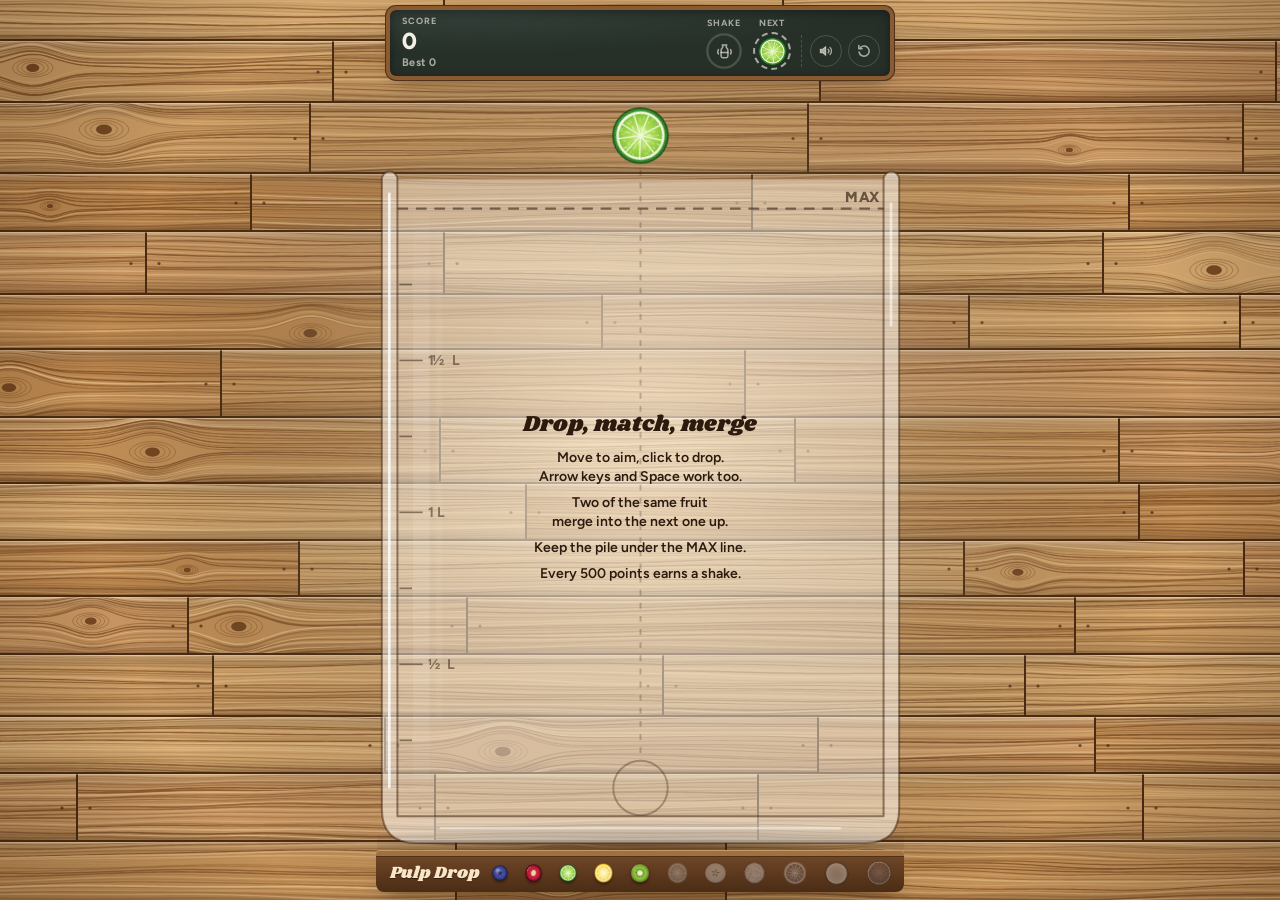
==== docs/index.html @ 3ea90d1a "Pulp Drop: first commit Fruit-merge drop game as one self-contained page, with the installable web a" ====
<!doctype html>
<html lang="en">
<head>
<meta charset="utf-8">
<meta name="viewport" content="width=device-width, initial-scale=1, viewport-fit=cover">
<meta name="theme-color" content="#4a2c15">
<meta name="mobile-web-app-capable" content="yes">
<meta name="apple-mobile-web-app-capable" content="yes">
<link rel="manifest" href="manifest.webmanifest">
<link rel="icon" type="image/png" sizes="32x32" href="icons/favicon-32.png">
<link rel="apple-touch-icon" href="icons/apple-touch-icon.png">
<style>:root{padding-top:env(safe-area-inset-top,0px);padding-bottom:env(safe-area-inset-bottom,0px)}img{max-width:100%}</style>
<title>Pulp Drop</title>
<link rel="preconnect" href="https://fonts.googleapis.com">
<link rel="preconnect" href="https://fonts.gstatic.com" crossorigin>
<link rel="stylesheet" href="https://fonts.googleapis.com/css2?family=Figtree:wght@500;600;700;800&family=Shrikhand&display=swap">
<style>
/* Layout: one screen, built to give the jug as much room as possible. A framed chalkboard
   scoreboard hangs above, the glass jug stands on a timber shelf that carries the name and
   the fruit lineup, all against a wall of old boards. */
:root {
  --bg: #c39158;
  --ink: #2b1a0d;
  --danger: #c8201c;
  --glass: rgba(255, 249, 238, 0.45);
  --glass-wall: rgba(255, 251, 244, 0.55);
  --glass-line: rgba(60, 32, 12, 0.5);
  --glass-shine: rgba(255, 255, 255, 0.95);
  --floor-shadow: rgba(50, 25, 8, 0.5);

  --wood-tones: #c99a62 #c18f57 #d0a46c #bb874f #c69460;
  --wood-hi: rgba(255, 236, 205, 0.35);
  --wood-lo: rgba(70, 38, 12, 0.28);
  --wood-grain: #7a4a22;
  --wood-grain-hi: #e6bf8a;
  --wood-seam: #4a2c14;
  --wood-seam-hi: rgba(255, 230, 190, 0.35);
  --wood-knot: #6b3f1c;
  --wood-light: rgba(255, 240, 210, 0.38);
  --wood-vignette: rgba(60, 30, 10, 0.4);

  --sign: #f8e6c6;
  --sign-shadow: rgba(20, 8, 2, 0.55);

  --slate: #263029;
  --slate-hi: #35413a;
  --chalk: #f4efe4;
  --chalk-soft: rgba(244, 239, 228, 0.64);
  --chalk-faint: rgba(244, 239, 228, 0.18);
  --frame: #8a5a31;
  --frame-dark: #4f3018;

  --shelf-top: #a0703f;
  --shelf: #6e4526;
  --shelf-dark: #4a2c15;

  --paper: #fcf6ea;
  --paper-ink: #2b1a0d;
  --paper-soft: #6b5240;
  --paper-line: #e2d2b6;
  --tomato: #c53b2a;
  --tomato-ink: #fff6ea;
  --gingham: rgba(197, 59, 42, 0.42);
  --marigold: #ffc43d;
  --marigold-ink: #2a1a05;
  --enamel-rim: #24324d;

  --scrim: rgba(43, 26, 13, 0.42);
  --shadow: rgba(30, 15, 5, 0.5);

  --font-display: 'Shrikhand', 'Arial Black', 'Helvetica Neue', sans-serif;
  --font-ui: 'Figtree', ui-sans-serif, system-ui, -apple-system, 'Segoe UI', Roboto, sans-serif;
}

@media (prefers-color-scheme: dark) {
  :root:not([data-theme="light"]) {
    --bg: #3d281a;
    --ink: #f6e9d6;
    --danger: #ff5a4a;
    --glass: rgba(255, 236, 210, 0.08);
    --glass-wall: rgba(255, 236, 210, 0.16);
    --glass-line: rgba(255, 228, 196, 0.42);
    --glass-shine: rgba(255, 255, 255, 0.55);
    --floor-shadow: rgba(0, 0, 0, 0.6);
    --wood-tones: #4b3122 #43291c #523626 #3d2618 #483023;
    --wood-hi: rgba(255, 210, 160, 0.1);
    --wood-lo: rgba(0, 0, 0, 0.35);
    --wood-grain: #1f130b;
    --wood-grain-hi: #7a5236;
    --wood-seam: #120a05;
    --wood-seam-hi: rgba(255, 200, 150, 0.1);
    --wood-knot: #24150c;
    --wood-light: rgba(255, 190, 110, 0.14);
    --wood-vignette: rgba(0, 0, 0, 0.5);
    --sign: #f2dcb6;
    --slate: #1e2621;
    --slate-hi: #2c3730;
    --frame: #6b4423;
    --frame-dark: #2e1b0c;
    --shelf-top: #5d3c23;
    --shelf: #3c2515;
    --shelf-dark: #24150a;
    --paper: #efe5d2;
    --paper-soft: #66503e;
    --paper-line: #d5c4a5;
    --scrim: rgba(10, 5, 2, 0.58);
    --shadow: rgba(0, 0, 0, 0.6);
    color-scheme: dark;
  }
}

:root[data-theme="dark"] {
  --bg: #3d281a;
  --ink: #f6e9d6;
  --danger: #ff5a4a;
  --glass: rgba(255, 236, 210, 0.08);
  --glass-wall: rgba(255, 236, 210, 0.16);
  --glass-line: rgba(255, 228, 196, 0.42);
  --glass-shine: rgba(255, 255, 255, 0.55);
  --floor-shadow: rgba(0, 0, 0, 0.6);
  --wood-tones: #4b3122 #43291c #523626 #3d2618 #483023;
  --wood-hi: rgba(255, 210, 160, 0.1);
  --wood-lo: rgba(0, 0, 0, 0.35);
  --wood-grain: #1f130b;
  --wood-grain-hi: #7a5236;
  --wood-seam: #120a05;
  --wood-seam-hi: rgba(255, 200, 150, 0.1);
  --wood-knot: #24150c;
  --wood-light: rgba(255, 190, 110, 0.14);
  --wood-vignette: rgba(0, 0, 0, 0.5);
  --sign: #f2dcb6;
  --slate: #1e2621;
  --slate-hi: #2c3730;
  --frame: #6b4423;
  --frame-dark: #2e1b0c;
  --shelf-top: #5d3c23;
  --shelf: #3c2515;
  --shelf-dark: #24150a;
  --paper: #efe5d2;
  --paper-soft: #66503e;
  --paper-line: #d5c4a5;
  --scrim: rgba(10, 5, 2, 0.58);
  --shadow: rgba(0, 0, 0, 0.6);
  color-scheme: dark;
}

html {
  height: 100%;
  box-sizing: border-box;
}

*,
*::before,
*::after {
  box-sizing: inherit;
}

body {
  height: 100%;
  margin: 0;
  overflow: hidden;
  overscroll-behavior: none;
  background: var(--bg);
  color: var(--ink);
  font-family: var(--font-ui);
  font-size: 15px;
  line-height: 1.4;
  -webkit-tap-highlight-color: transparent;
  -webkit-user-select: none;
  user-select: none;
  -webkit-touch-callout: none;
  touch-action: none;
}

#wood {
  position: fixed;
  inset: 0;
  width: 100%;
  height: 100%;
  display: block;
  pointer-events: none;
  z-index: 0;
}

.app {
  position: relative;
  z-index: 1;
  height: 100%;
  width: 100%;
  max-width: 540px;
  margin: 0 auto;
  padding-inline: 16px;
  padding-block: 6px 8px;
  display: flex;
  flex-direction: column;
  gap: 6px;
  touch-action: none;
}

.sr-only {
  position: absolute;
  width: 1px;
  height: 1px;
  margin: -1px;
  padding: 0;
  overflow: hidden;
  clip: rect(0, 0, 0, 0);
  white-space: nowrap;
  border: 0;
}

:focus-visible {
  outline: 3px solid var(--marigold);
  outline-offset: 2px;
}

/* ---------- chalkboard scoreboard, which also holds the sound and new game buttons */
.chalk {
  display: flex;
  align-items: flex-end;
  gap: 10px;
  padding: 5px 10px 6px 12px;
  border-radius: 10px;
  border: 4px solid var(--frame);
  background: radial-gradient(120% 100% at 15% 0%, var(--slate-hi), transparent 65%), var(--slate);
  box-shadow: 0 0 0 1px var(--frame-dark), inset 0 2px 12px rgba(0, 0, 0, 0.4), 0 10px 18px -10px var(--shadow);
  color: var(--chalk);
}

.stat {
  display: flex;
  flex-direction: column;
  gap: 2px;
  min-width: 0;
}

.label {
  font-size: 0.5625rem;
  font-weight: 700;
  letter-spacing: 0.11em;
  text-transform: uppercase;
  color: var(--chalk-soft);
}

.value {
  display: inline-block;
  font-weight: 800;
  font-size: 1.45rem;
  line-height: 1;
  letter-spacing: -0.01em;
  font-variant-numeric: tabular-nums;
  color: var(--chalk);
  transform-origin: 0 70%;
}

.best {
  font-size: 0.6875rem;
  font-weight: 700;
  letter-spacing: 0.03em;
  color: var(--chalk-soft);
  font-variant-numeric: tabular-nums;
}

.stat-shake {
  margin-left: auto;
  align-items: center;
  gap: 3px;
}

.stat-next {
  align-items: center;
  gap: 3px;
}

.value.bump {
  animation: bump 0.28s ease-out;
}

@keyframes bump {
  35% { transform: scale(1.12); color: var(--marigold); }
}

.shake-btn {
  position: relative;
  width: 38px;
  height: 38px;
  padding: 0;
  border: 0;
  border-radius: 50%;
  display: grid;
  place-items: center;
  background: transparent;
  color: var(--chalk-soft);
  cursor: pointer;
  transition: background-color 0.2s, color 0.2s;
}

.shake-ring {
  position: absolute;
  inset: 0;
  width: 100%;
  height: 100%;
  transform: rotate(-90deg);
}

.shake-ring circle {
  fill: none;
  stroke-width: 3;
}

.shake-ring .track {
  stroke: var(--chalk-faint);
}

.shake-ring .fill {
  stroke: var(--marigold);
  stroke-linecap: round;
  stroke-dasharray: 131.95;
  stroke-dashoffset: 131.95;
  transition: stroke-dashoffset 0.45s ease;
}

.shake-icon {
  position: relative;
  width: 19px;
  height: 19px;
}

.shake-btn.ready,
.shake-btn.active {
  background: var(--marigold);
  color: var(--marigold-ink);
}

.shake-btn.ready .track,
.shake-btn.active .track {
  stroke: transparent;
}

.shake-btn.ready .fill,
.shake-btn.active .fill {
  stroke: var(--marigold-ink);
  opacity: 0.35;
}

.shake-btn.active {
  animation: rattle 0.18s linear infinite;
}

.shake-btn.pop {
  animation: pop 0.55s cubic-bezier(0.3, 1.6, 0.5, 1);
}

@keyframes pop {
  40% { transform: scale(1.22); }
}

@keyframes rattle {
  25% { transform: rotate(-9deg); }
  75% { transform: rotate(9deg); }
}

.shake-count {
  position: absolute;
  top: -4px;
  right: -12px;
  min-width: 19px;
  height: 19px;
  padding: 0 5px;
  border-radius: 10px;
  background: var(--tomato);
  color: var(--tomato-ink);
  font: 800 0.6875rem/19px var(--font-ui);
  font-variant-numeric: tabular-nums;
  text-align: center;
  box-shadow: 0 0 0 2.5px var(--slate);
}

.next-badge {
  width: 38px;
  height: 38px;
  border-radius: 50%;
  border: 2px dashed var(--chalk-soft);
  display: grid;
  place-items: center;
}

.next-badge img {
  width: 29px;
  height: 29px;
  display: block;
}

.chalk-tools {
  display: flex;
  gap: 6px;
  padding-left: 8px;
  margin-bottom: 3px;
  border-left: 1.5px dashed var(--chalk-faint);
}

.chalk-btn {
  width: 32px;
  height: 32px;
  padding: 0;
  display: grid;
  place-items: center;
  border-radius: 50%;
  border: 1.5px solid var(--chalk-faint);
  background: transparent;
  color: var(--chalk-soft);
  cursor: pointer;
}

.chalk-btn:hover {
  color: var(--chalk);
  border-color: var(--chalk-soft);
}

.chalk-btn .i-off,
.chalk-btn.is-muted .i-on {
  display: none;
}

.chalk-btn.is-muted .i-off {
  display: block;
}

/* ---------- the jug: runs nearly edge to edge and stands on the shelf */
.stage {
  position: relative;
  z-index: 2;
  flex: 1 1 auto;
  min-height: 0;
  margin-inline: -10px;
  margin-bottom: -6px;
  touch-action: none;
  border-radius: 14px;
}

#board {
  position: absolute;
  left: 0;
  right: 0;
  bottom: 0;
  margin: 0 auto;
  display: block;
  touch-action: none;
  will-change: transform;
}

.hint {
  position: absolute;
  left: 50%;
  top: calc(var(--jug-top, 0px) + var(--u, 3px) * 84.5);
  transform: translate(-50%, -50%);
  width: min(calc(var(--jug-w, 320px) * 0.72), 270px);
  display: flex;
  flex-direction: column;
  gap: 6px;
  text-align: center;
  font-size: 0.875rem;
  font-weight: 600;
  color: var(--ink);
  pointer-events: none;
}

.hint p {
  margin: 0;
  text-wrap: balance;
}

.hint .hint-title {
  margin-bottom: 4px;
  font-family: var(--font-display);
  font-weight: 400;
  font-size: 1.4rem;
  line-height: 1.15;
}

.banner {
  position: absolute;
  left: 50%;
  top: calc(var(--jug-top, 0px) + 2px);
  transform: translateX(-50%);
  z-index: 2;
  width: max-content;
  max-width: calc(100% - 32px);
  display: flex;
  flex-direction: column;
  align-items: center;
  gap: 2px;
  padding: 7px 16px 10px;
  border-radius: 12px;
  border: 4px solid var(--frame);
  background: var(--slate);
  color: var(--chalk);
  box-shadow: 0 0 0 1px var(--frame-dark), 0 12px 20px -10px var(--shadow);
  text-align: center;
  pointer-events: none;
}

.banner p {
  margin: 0;
}

.banner-title {
  font-family: var(--font-display);
  font-size: 1.25rem;
  line-height: 1.1;
  color: var(--marigold);
}

.banner-sub {
  font-size: 0.8125rem;
  font-weight: 700;
}

.banner-bar {
  width: 100%;
  min-width: 160px;
  height: 5px;
  margin-top: 6px;
  border-radius: 3px;
  background: var(--chalk-faint);
  overflow: hidden;
}

.banner-bar span {
  display: block;
  height: 100%;
  background: var(--marigold);
  transform-origin: left center;
}

.toast {
  position: absolute;
  left: 50%;
  top: calc(var(--jug-top, 0px) + var(--u, 3px) * 33);
  transform: translateX(-50%);
  z-index: 2;
  margin: 0;
  width: max-content;
  max-width: calc(100% - 32px);
  padding: 8px 14px;
  border-radius: 999px;
  border: 2px solid var(--marigold);
  background: var(--slate);
  color: var(--chalk);
  font-weight: 700;
  font-size: 0.875rem;
  text-align: center;
  box-shadow: 0 10px 18px -10px var(--shadow);
  pointer-events: none;
}

.toast.show {
  animation: toast 2s ease forwards;
}

@keyframes toast {
  0% { opacity: 0; transform: translate(-50%, 8px); }
  12%, 80% { opacity: 1; transform: translate(-50%, 0); }
  100% { opacity: 0; transform: translate(-50%, -6px); }
}

/* ---------- paper cards with a gingham edge */
.overlay {
  position: absolute;
  inset: 0;
  z-index: 3;
  display: grid;
  place-items: center;
  padding: 16px;
  background: var(--scrim);
  -webkit-backdrop-filter: blur(3px);
  backdrop-filter: blur(3px);
  animation: fade 0.25s ease-out;
}

@keyframes fade {
  from { opacity: 0; }
}

.card {
  position: relative;
  overflow: hidden;
  width: min(100%, 320px);
  display: flex;
  flex-direction: column;
  align-items: flex-start;
  gap: 6px;
  padding: 32px 22px 20px;
  border-radius: 16px;
  background: var(--paper);
  color: var(--paper-ink);
  box-shadow: 0 24px 48px -18px var(--shadow);
  -webkit-user-select: text;
  user-select: text;
}

.card::before {
  content: "";
  position: absolute;
  left: 0;
  right: 0;
  top: 0;
  height: 14px;
  background-color: var(--paper);
  background-image:
    linear-gradient(90deg, var(--gingham) 50%, transparent 50%),
    linear-gradient(var(--gingham) 50%, transparent 50%);
  background-size: 14px 14px;
}

.card p {
  margin: 0;
}

.card :focus-visible {
  outline-color: var(--enamel-rim);
}

.card-title {
  margin: 0 0 4px;
  font-family: var(--font-display);
  font-weight: 400;
  font-size: 2.1rem;
  line-height: 1.05;
  color: var(--tomato);
  text-wrap: balance;
}

.card-title.small {
  font-size: 1.65rem;
}

.card-label {
  font-size: 0.6875rem;
  font-weight: 700;
  letter-spacing: 0.12em;
  text-transform: uppercase;
  color: var(--paper-soft);
}

.card-score {
  font-weight: 800;
  font-size: 3.1rem;
  line-height: 1;
  font-variant-numeric: tabular-nums;
}

.card-best {
  font-weight: 600;
  color: var(--paper-soft);
  font-variant-numeric: tabular-nums;
}

.card-new {
  font-weight: 800;
  color: var(--tomato);
}

.card-fruit {
  width: 100%;
  display: flex;
  align-items: center;
  gap: 10px;
  margin: 10px 0 12px;
  padding-top: 12px;
  border-top: 2px dashed var(--paper-line);
  font-weight: 600;
}

.card-fruit img {
  width: 36px;
  height: 36px;
  flex: none;
}

.card-text {
  margin-bottom: 14px !important;
  max-width: 34ch;
  color: var(--paper-soft);
  font-weight: 500;
}

.card-actions {
  width: 100%;
  display: flex;
  flex-wrap: wrap;
  gap: 10px;
}

.btn {
  flex: 1 1 auto;
  min-height: 46px;
  padding: 0 18px;
  border-radius: 12px;
  border: 2px solid var(--paper-line);
  background: transparent;
  color: var(--paper-ink);
  font: 700 1rem/1 var(--font-ui);
  cursor: pointer;
}

.btn.primary {
  background: var(--tomato);
  border-color: var(--tomato);
  color: var(--tomato-ink);
  box-shadow: 0 3px 0 var(--frame-dark);
}

.btn.primary:active {
  transform: translateY(2px);
  box-shadow: 0 1px 0 var(--frame-dark);
}

#again {
  width: 100%;
}

/* ---------- timber shelf: the name painted on the left, the fruit lineup to the right */
.shelf {
  --base: clamp(16px, 5.6vw, 26px);
  position: relative;
  z-index: 1;
  margin-inline: -10px;
  display: flex;
  align-items: center;
  gap: 12px;
  padding: 10px 12px 6px 14px;
  border-radius: 4px 4px 8px 8px;
  background: linear-gradient(180deg, var(--shelf-top) 0 6px, var(--frame-dark) 6px 7px, var(--shelf) 7px, var(--shelf-dark));
  box-shadow: 0 14px 20px -12px var(--shadow), inset 0 1px 0 var(--wood-seam-hi);
}

.wordmark {
  flex: none;
  font-family: var(--font-display);
  font-weight: 400;
  font-size: 1.05rem;
  line-height: 1;
  color: var(--sign);
  text-shadow: 0 1px 0 var(--sign-shadow);
  white-space: nowrap;
}

.ladder {
  flex: 1 1 auto;
  min-width: 0;
  display: flex;
  align-items: center;
  justify-content: space-between;
  gap: 2px;
}

.ladder img {
  width: calc(var(--base) * var(--k, 1));
  height: auto;
  aspect-ratio: 1;
  min-width: 0;
  max-width: 100%;
  flex: 0 1 auto;
  filter: drop-shadow(0 2px 1px rgba(0, 0, 0, 0.35));
  transition: opacity 0.35s, filter 0.35s, transform 0.35s;
}

.ladder img.locked {
  opacity: 0.35;
  filter: grayscale(0.9);
}

.ladder img.top {
  transform: scale(1.14);
}

@media (max-height: 560px) {
  .app { gap: 4px; padding-block: 4px 5px; }
  .chalk { padding: 3px 8px 4px 10px; }
  .value { font-size: 1.2rem; }
  .shake-btn, .next-badge { width: 32px; height: 32px; }
  .next-badge img { width: 24px; height: 24px; }
  .chalk-btn { width: 28px; height: 28px; }
  .shelf { --base: clamp(14px, 4.8vw, 22px); padding-top: 9px; }
}

@media (prefers-reduced-motion: reduce) {
  .value.bump,
  .overlay,
  .shake-btn.active,
  .shake-btn.pop,
  .toast.show {
    animation: none;
  }
  .ladder img,
  .shake-ring .fill {
    transition: none;
  }
}

[hidden] {
  display: none !important;
}
</style>
</head>
<body>
<canvas id="wood" aria-hidden="true"></canvas>

<main class="app">
  <h1 class="sr-only">Pulp Drop</h1>

  <section class="chalk" aria-label="Scoreboard">
    <div class="stat stat-score">
      <span class="label">Score</span>
      <span class="value" id="score">0</span>
      <span class="best">Best <span id="best">0</span></span>
    </div>
    <div class="stat stat-shake">
      <span class="label">Shake</span>
      <button class="shake-btn" id="shake" type="button" aria-disabled="true" aria-label="Shake the jug. Next shake at 500 points">
        <svg class="shake-ring" viewBox="0 0 48 48" aria-hidden="true">
          <circle class="track" cx="24" cy="24" r="21"/>
          <circle class="fill" id="shake-ring" cx="24" cy="24" r="21"/>
        </svg>
        <svg class="shake-icon" viewBox="0 0 24 24" width="20" height="20" fill="none" stroke="currentColor" stroke-width="1.9" stroke-linecap="round" stroke-linejoin="round" aria-hidden="true">
          <path d="M9 3.8h6M9.8 3.8v2.6c0 .5-.3.9-.8 1.3-.8.7-1.3 1.6-1.3 2.7v7.4c0 1.2 1 2.2 2.2 2.2h4.2c1.2 0 2.2-1 2.2-2.2v-7.4c0-1.1-.5-2-1.3-2.7-.5-.4-.8-.8-.8-1.3V3.8"/>
          <path d="M7.7 13.2h8.6"/>
          <path d="M4.3 9.6c-1.1 1.6-1.1 3.9 0 5.5M19.7 9.6c1.1 1.6 1.1 3.9 0 5.5"/>
        </svg>
        <span class="shake-count" id="shake-count" hidden>0</span>
      </button>
    </div>
    <div class="stat stat-next">
      <span class="label">Next</span>
      <span class="next-badge"><img id="next-img" alt="" width="40" height="40"></span>
    </div>
    <div class="chalk-tools">
      <button class="chalk-btn" id="sound" type="button" aria-label="Turn sound off" aria-pressed="false" title="Sound on">
        <svg class="i-on" viewBox="0 0 24 24" width="16" height="16" fill="none" stroke="currentColor" stroke-width="2" stroke-linecap="round" stroke-linejoin="round" aria-hidden="true">
          <path d="M3.5 9.5h3.4l4.6-4v13l-4.6-4H3.5z" fill="currentColor" stroke-width="1.6"/>
          <path d="M15.2 9.3a3.9 3.9 0 0 1 0 5.4"/>
          <path d="M18 6.6a7.6 7.6 0 0 1 0 10.8"/>
        </svg>
        <svg class="i-off" viewBox="0 0 24 24" width="16" height="16" fill="none" stroke="currentColor" stroke-width="2" stroke-linecap="round" stroke-linejoin="round" aria-hidden="true">
          <path d="M3.5 9.5h3.4l4.6-4v13l-4.6-4H3.5z" fill="currentColor" stroke-width="1.6"/>
          <path d="M15.5 9.5l5 5M20.5 9.5l-5 5"/>
        </svg>
      </button>
      <button class="chalk-btn" id="restart" type="button" aria-label="New game" title="New game">
        <svg viewBox="0 0 24 24" width="16" height="16" fill="none" stroke="currentColor" stroke-width="2.3" stroke-linecap="round" stroke-linejoin="round" aria-hidden="true">
          <path d="M4.6 13.5A7.6 7.6 0 1 0 6.9 6.6"/>
          <path d="M4.2 3.8v4.9h4.9"/>
        </svg>
      </button>
    </div>
  </section>

  <div class="stage" id="stage" tabindex="0" aria-label="Jug. Aim with the pointer or the arrow keys, then tap, click or press Space to drop.">
    <canvas id="board" aria-hidden="true"></canvas>

    <div class="hint" id="hint">
      <p class="hint-title">Drop, match, merge</p>
      <p id="hint-aim">Drag to aim, let go to drop.</p>
      <p>Two of the same fruit merge into the next one up.</p>
      <p>Keep the pile under the MAX line.</p>
      <p>Every 500 points earns a shake.</p>
    </div>

    <div class="banner" id="banner" hidden>
      <p class="banner-title">Shake it!</p>
      <p class="banner-sub">Press anywhere and drag to move the jug</p>
      <span class="banner-bar"><span id="banner-fill"></span></span>
    </div>

    <p class="toast" id="toast" role="status" hidden></p>

    <div class="overlay" id="over" hidden>
      <div class="card" role="dialog" aria-modal="true" aria-labelledby="over-title">
        <h2 class="card-title" id="over-title">Overflow!</h2>
        <span class="card-label">Final score</span>
        <p class="card-score" id="over-score">0</p>
        <p class="card-best" id="over-best">Best <span id="over-best-value">0</span></p>
        <p class="card-new" id="over-new" hidden>New best score</p>
        <div class="card-fruit">
          <img id="over-fruit-img" alt="" width="36" height="36">
          <span>Biggest fruit: <strong id="over-fruit">Kiwi</strong></span>
        </div>
        <button class="btn primary" id="again" type="button">Play again</button>
      </div>
    </div>

    <div class="overlay" id="confirm" hidden>
      <div class="card" role="dialog" aria-modal="true" aria-labelledby="confirm-title">
        <h2 class="card-title small" id="confirm-title">Start over?</h2>
        <p class="card-text">This empties the jug and resets your score to 0. Your best score stays.</p>
        <div class="card-actions">
          <button class="btn" id="keep" type="button">Keep playing</button>
          <button class="btn primary" id="restart-yes" type="button">Start over</button>
        </div>
      </div>
    </div>
  </div>

  <footer class="shelf">
    <span class="wordmark" aria-hidden="true">Pulp Drop</span>
    <nav class="ladder" id="ladder" aria-label="Fruit sizes from smallest to largest"></nav>
  </footer>
</main>

<script>
// Pulp Drop physics: rigid circles in a box, solved with substepped soft contacts
// (warm-started sequential impulses, a relax pass and a restitution pass).
const PulpEngine = (() => {
  'use strict';

  const W = 100; // jug interior width, world units
  const H = 125; // floor at y = H, the MAX line sits at y = 0, y grows downward

  const TIERS = [
    { name: 'Blueberry', r: 3.2 },
    { name: 'Cherry', r: 4.4 },
    { name: 'Lime', r: 5.8 },
    { name: 'Lemon', r: 7.0 },
    { name: 'Kiwi', r: 8.4 },
    { name: 'Orange', r: 10.0 },
    { name: 'Apple', r: 11.6 },
    { name: 'Dragon fruit', r: 13.6 },
    { name: 'Grapefruit', r: 16.0 },
    { name: 'Coconut', r: 19.0 },
    { name: 'Watermelon', r: 23.0 },
  ];
  // Merging two fruits of tier i scores the (i+1)th triangular number: 1, 3, 6 ... 66.
  TIERS.forEach((t, i) => { t.points = ((i + 1) * (i + 2)) / 2; });

  const CFG = {
    step: 1 / 120,
    substeps: 4,
    gravity: 720,
    friction: 0.4,
    wallFriction: 0.3,
    restitution: 0.12,
    restitutionThreshold: 45,
    rolling: 0.04,
    linearDamping: 0.08,
    angularDamping: 0.8,
    contactHertz: 60,
    contactDamping: 10,
    maxPush: 140,
    slop: 0.05,
    speculative: 0.4,
    mergeTolerance: 0.3,
    growTime: 0.12,
    maxSpeed: 1600,
    // Mass grows slower than area so big fruit still shove small ones without crushing them
    massExponent: 1.5,
  };

  const TAU = Math.PI * 2;
  const STATIC = { id: 0, invM: 0, invI: 0, vx: 0, vy: 0, w: 0, x: 0, y: 0, r: 0 };

  function makeSoft(hertz, zeta, h) {
    if (hertz === 0) return { biasRate: 0, massScale: 1, impulseScale: 0 };
    const omega = TAU * hertz;
    const a1 = 2 * zeta + h * omega;
    const a2 = h * omega * a1;
    const a3 = 1 / (1 + a2);
    return { biasRate: omega / a1, massScale: a2 * a3, impulseScale: a3 };
  }

  function createWorld() {
    return {
      bodies: [],
      order: [],
      pool: [],
      count: 0,
      cacheA: new Map(),
      cacheB: new Map(),
      cands: [],
      nextId: 1,
      time: 0,
      ax: 0, // extra acceleration on every body, used to shake the jug
      ay: 0,
      noMerge: false,
      softH: 0,
      soft: null,
      softStatic: null,
    };
  }

  function addBody(world, tier, x, y, opts) {
    const o = opts || {};
    const rt = TIERS[tier].r;
    const r = o.r != null ? Math.min(Math.max(o.r, 0.5), rt) : rt;
    const m = Math.pow(rt, CFG.massExponent) * 0.01;
    const I = 0.5 * m * rt * rt;
    const a = o.a || 0;
    const b = {
      id: world.nextId++,
      tier,
      x, y,
      vx: o.vx || 0,
      vy: o.vy || 0,
      a,
      w: o.w || 0,
      r,
      rt,
      grow: r < rt ? (rt - r) / CFG.growTime : 0,
      invM: 1 / m,
      invI: 1 / I,
      age: o.age || 0,
      landed: !!o.landed,
      danger: o.danger || 0,
      px: x, py: y, pa: a,
      dead: false,
      sp: 0,
    };
    world.bodies.push(b);
    world.order.push(b);
    return b;
  }

  function removeDead(world) {
    world.bodies = world.bodies.filter((b) => !b.dead);
    world.order = world.order.filter((b) => !b.dead);
  }

  function contactAt(world, i) {
    let c = world.pool[i];
    if (!c) {
      c = {
        a: STATIC, b: STATIC, plane: false, nx: 0, ny: 0, d: 0, rA: 0, rB: 0, key: 0,
        normalMass: 0, tangentMass: 0, rollMass: 0, nImp: 0, tImp: 0, rImp: 0,
        maxNImp: 0, relVel: 0, friction: 0, roll: 0, soft: null,
      };
      world.pool[i] = c;
    }
    return c;
  }

  function warm(world, c) {
    const w = world.cacheA.get(c.key);
    if (w) { c.nImp = w[0]; c.tImp = w[1]; c.rImp = w[2]; }
    else { c.nImp = 0; c.tImp = 0; c.rImp = 0; }
    c.maxNImp = 0;
  }

  function addPlane(world, n, b, nx, ny, d, idx) {
    const c = contactAt(world, n);
    c.a = STATIC; c.b = b; c.plane = true;
    c.nx = nx; c.ny = ny; c.d = d;
    c.rA = 0; c.rB = b.r;
    c.key = -(b.id * 4 + idx + 1);
    c.friction = CFG.wallFriction;
    c.roll = CFG.rolling * b.r;
    c.soft = world.softStatic;
    warm(world, c);
    return n + 1;
  }

  function collide(world, h) {
    const list = world.order;
    const len = list.length;
    // Insertion sort by left edge; order barely changes between substeps so this is near linear.
    for (let i = 1; i < len; i++) {
      const b = list[i];
      const key = b.x - b.r;
      let j = i - 1;
      while (j >= 0 && list[j].x - list[j].r > key) { list[j + 1] = list[j]; j--; }
      list[j + 1] = b;
    }
    const spec = CFG.speculative;
    let maxSp = 0;
    for (let i = 0; i < len; i++) {
      const b = list[i];
      b.sp = Math.abs(b.vx) + Math.abs(b.vy);
      if (b.sp > maxSp) maxSp = b.sp;
    }
    const maxMargin = spec + 2 * maxSp * h;
    let n = 0;
    for (let i = 0; i < len; i++) {
      const a = list[i];
      const ma = spec + a.sp * h;
      if (a.x - a.r < ma) n = addPlane(world, n, a, 1, 0, 0, 0);
      if (W - a.x - a.r < ma) n = addPlane(world, n, a, -1, 0, -W, 1);
      if (H - a.y - a.r < ma) n = addPlane(world, n, a, 0, -1, -H, 2);
      const reach = a.x + a.r + maxMargin;
      for (let j = i + 1; j < len; j++) {
        const b = list[j];
        if (b.x - b.r > reach) break;
        const dx = b.x - a.x;
        const dy = b.y - a.y;
        const lim = a.r + b.r + spec + (a.sp + b.sp) * h;
        const d2 = dx * dx + dy * dy;
        if (d2 > lim * lim) continue;
        const flip = a.id > b.id;
        const A = flip ? b : a;
        const B = flip ? a : b;
        const d = Math.sqrt(d2);
        let nx = 0;
        let ny = -1;
        if (d > 1e-9) { nx = (flip ? -dx : dx) / d; ny = (flip ? -dy : dy) / d; }
        const c = contactAt(world, n++);
        c.a = A; c.b = B; c.plane = false;
        c.nx = nx; c.ny = ny; c.d = 0;
        c.rA = A.r; c.rB = B.r;
        c.key = A.id * 1048576 + B.id;
        c.friction = CFG.friction;
        c.roll = CFG.rolling * (2 * A.r * B.r) / (A.r + B.r);
        c.soft = world.soft;
        warm(world, c);
      }
    }
    world.count = n;
  }

  function prepare(world) {
    const pool = world.pool;
    for (let i = 0; i < world.count; i++) {
      const c = pool[i];
      const A = c.a;
      const B = c.b;
      const mA = A.invM + B.invM;
      c.normalMass = 1 / mA;
      c.tangentMass = 1 / (mA + A.invI * c.rA * c.rA + B.invI * c.rB * c.rB);
      c.rollMass = 1 / (A.invI + B.invI);
      c.relVel = (B.vx - A.vx) * c.nx + (B.vy - A.vy) * c.ny;
    }
  }

  function integrateVelocities(world, h) {
    const gx = world.ax * h;
    const gy = (CFG.gravity + world.ay) * h;
    const ld = 1 / (1 + h * CFG.linearDamping);
    const ad = 1 / (1 + h * CFG.angularDamping);
    const bodies = world.bodies;
    for (let i = 0; i < bodies.length; i++) {
      const b = bodies[i];
      b.vx += gx;
      b.vy += gy;
      b.vx *= ld; b.vy *= ld; b.w *= ad;
    }
  }

  function integratePositions(world, h) {
    const max = CFG.maxSpeed;
    const bodies = world.bodies;
    for (let i = 0; i < bodies.length; i++) {
      const b = bodies[i];
      const s2 = b.vx * b.vx + b.vy * b.vy;
      if (s2 > max * max) { const k = max / Math.sqrt(s2); b.vx *= k; b.vy *= k; }
      b.x += b.vx * h;
      b.y += b.vy * h;
      b.a += b.w * h;
    }
  }

  // Applies a combined normal + tangent + rolling impulse to both bodies of a contact.
  function apply(c, jn, jt, jr) {
    const A = c.a;
    const B = c.b;
    const tx = -c.ny;
    const ty = c.nx;
    const px = jn * c.nx + jt * tx;
    const py = jn * c.ny + jt * ty;
    if (!c.plane) {
      A.vx -= A.invM * px;
      A.vy -= A.invM * py;
      A.w -= A.invI * (c.rA * jt + jr);
    }
    B.vx += B.invM * px;
    B.vy += B.invM * py;
    B.w += B.invI * (jr - c.rB * jt);
  }

  function warmStart(world) {
    for (let i = 0; i < world.count; i++) {
      const c = world.pool[i];
      if (c.nImp !== 0 || c.tImp !== 0 || c.rImp !== 0) apply(c, c.nImp, c.tImp, c.rImp);
    }
  }

  function solve(world, h, useBias) {
    const invH = 1 / h;
    const slop = CFG.slop;
    const maxPush = CFG.maxPush;
    const pool = world.pool;
    for (let i = 0; i < world.count; i++) {
      const c = pool[i];
      const A = c.a;
      const B = c.b;
      const s = c.plane
        ? B.x * c.nx + B.y * c.ny - c.d - B.r
        : (B.x - A.x) * c.nx + (B.y - A.y) * c.ny - A.r - B.r;

      let bias = 0;
      let massScale = 1;
      let impulseScale = 0;
      if (s > 0) {
        bias = s * invH; // speculative: allow closing the gap this substep, no more
      } else if (useBias) {
        const soft = c.soft;
        bias = Math.max(soft.biasRate * Math.min(0, s + slop), -maxPush);
        massScale = soft.massScale;
        impulseScale = soft.impulseScale;
      }

      // Normal (for circles the normal row has no angular part)
      const vn = (B.vx - A.vx) * c.nx + (B.vy - A.vy) * c.ny;
      let jn = -c.normalMass * massScale * (vn + bias) - impulseScale * c.nImp;
      const nn = Math.max(c.nImp + jn, 0);
      jn = nn - c.nImp;
      c.nImp = nn;
      if (jn > c.maxNImp) c.maxNImp = jn;
      if (jn !== 0) apply(c, jn, 0, 0);

      // Friction at the contact point, including spin
      const vt = (B.vx - A.vx) * -c.ny + (B.vy - A.vy) * c.nx - B.w * c.rB - A.w * c.rA;
      const maxF = c.friction * c.nImp;
      let nt = c.tImp - c.tangentMass * vt;
      if (nt > maxF) nt = maxF; else if (nt < -maxF) nt = -maxF;
      const jt = nt - c.tImp;
      c.tImp = nt;
      if (jt !== 0) apply(c, 0, jt, 0);

      // Rolling resistance so slices settle instead of spinning forever
      if (c.roll > 0) {
        const dw = B.w - A.w;
        const maxR = c.roll * c.nImp;
        let nr = c.rImp - c.rollMass * dw;
        if (nr > maxR) nr = maxR; else if (nr < -maxR) nr = -maxR;
        const jr = nr - c.rImp;
        c.rImp = nr;
        if (jr !== 0) apply(c, 0, 0, jr);
      }
    }
  }

  function restitution(world) {
    const e = CFG.restitution;
    if (e === 0) return;
    const thr = -CFG.restitutionThreshold;
    for (let i = 0; i < world.count; i++) {
      const c = world.pool[i];
      if (c.relVel > thr || c.maxNImp === 0) continue;
      const A = c.a;
      const B = c.b;
      const vn = (B.vx - A.vx) * c.nx + (B.vy - A.vy) * c.ny;
      let jn = -c.normalMass * (vn + e * c.relVel);
      const nn = Math.max(c.nImp + jn, 0);
      jn = nn - c.nImp;
      c.nImp = nn;
      if (jn !== 0) apply(c, jn, 0, 0);
    }
  }

  function store(world) {
    const next = world.cacheB;
    const prev = world.cacheA;
    next.clear();
    for (let i = 0; i < world.count; i++) {
      const c = world.pool[i];
      if (c.nImp === 0 && c.tImp === 0 && c.rImp === 0) continue;
      let arr = prev.get(c.key);
      if (!arr) arr = [0, 0, 0];
      arr[0] = c.nImp; arr[1] = c.tImp; arr[2] = c.rImp;
      next.set(c.key, arr);
    }
    world.cacheA = next;
    world.cacheB = prev;
  }

  function findMerges(world, events) {
    const cands = world.cands;
    cands.length = 0;
    for (let i = 0; i < world.count; i++) {
      const c = world.pool[i];
      if (c.nImp > 0) {
        const B = c.b;
        if (!B.landed) { B.landed = true; events.push({ type: 'land', id: B.id, tier: B.tier, speed: -c.relVel }); }
        if (!c.plane && !c.a.landed) c.a.landed = true;
      }
      if (c.plane || world.noMerge) continue;
      const A = c.a;
      const B = c.b;
      if (A.tier !== B.tier || A.dead || B.dead) continue;
      const dx = B.x - A.x;
      const dy = B.y - A.y;
      const s = Math.sqrt(dx * dx + dy * dy) - A.r - B.r;
      if (s <= CFG.mergeTolerance) cands.push(c);
    }
    if (!cands.length) return;
    cands.sort((p, q) => (q.a.y + q.b.y) - (p.a.y + p.b.y)); // lowest pairs merge first
    let removed = false;
    for (let k = 0; k < cands.length; k++) {
      const c = cands[k];
      const A = c.a;
      const B = c.b;
      if (A.dead || B.dead) continue;
      A.dead = true;
      B.dead = true;
      removed = true;
      const tier = A.tier;
      const x = (A.x + B.x) / 2;
      const y = (A.y + B.y) / 2;
      const points = TIERS[tier].points;
      if (tier === TIERS.length - 1) {
        events.push({ type: 'pop', tier, x, y, points });
        continue;
      }
      const nt = tier + 1;
      const r0 = Math.max(A.r, B.r);
      const cx = Math.min(Math.max(x, r0), W - r0);
      const nb = addBody(world, nt, cx, y, {
        r: r0,
        vx: (A.vx + B.vx) / 2,
        vy: (A.vy + B.vy) / 2,
        w: (A.w + B.w) / 2,
        a: (A.a + B.a) / 2,
        landed: true,
      });
      events.push({ type: 'merge', tier: nt, from: tier, x: cx, y, id: nb.id, points });
    }
    if (removed) removeDead(world);
  }

  function sanitize(world, events) {
    let bad = false;
    for (const b of world.bodies) {
      if (!(Number.isFinite(b.x) && Number.isFinite(b.y) && Number.isFinite(b.vx) &&
            Number.isFinite(b.vy) && Number.isFinite(b.w) && Number.isFinite(b.a))) {
        b.dead = true;
        bad = true;
        events.push({ type: 'lost', id: b.id, tier: b.tier });
        continue;
      }
      if (b.a > 200 || b.a < -200) {
        const k = Math.round(b.a / TAU) * TAU;
        b.a -= k;
        b.pa -= k;
      }
    }
    if (bad) {
      removeDead(world);
      world.cacheA.clear();
    }
  }

  function step(world, dt, events) {
    const n = CFG.substeps;
    const h = dt / n;
    if (world.softH !== h) {
      world.softH = h;
      const hz = Math.min(CFG.contactHertz, 0.25 / h);
      world.soft = makeSoft(hz, CFG.contactDamping, h);
      world.softStatic = makeSoft(2 * hz, CFG.contactDamping, h);
    }
    const bodies = world.bodies;
    for (let i = 0; i < bodies.length; i++) {
      const b = bodies[i];
      b.px = b.x; b.py = b.y; b.pa = b.a;
    }
    for (let s = 0; s < n; s++) {
      for (let i = 0; i < bodies.length; i++) {
        const b = bodies[i];
        if (b.r < b.rt) b.r = Math.min(b.rt, b.r + b.grow * h);
      }
      collide(world, h);
      prepare(world);
      integrateVelocities(world, h);
      warmStart(world);
      solve(world, h, true);
      integratePositions(world, h);
      solve(world, h, false);
      restitution(world);
      store(world);
    }
    world.time += dt;
    for (let i = 0; i < bodies.length; i++) bodies[i].age += dt;
    findMerges(world, events);
    sanitize(world, events);
  }

  // Lowest center height a falling circle of radius r at column x would come to rest on first.
  function landingY(world, x, r) {
    let y = H - r;
    const bodies = world.bodies;
    for (let i = 0; i < bodies.length; i++) {
      const b = bodies[i];
      const rr = r + b.r;
      const dx = x - b.x;
      if (dx >= rr || dx <= -rr) continue;
      const cy = b.y - Math.sqrt(rr * rr - dx * dx);
      if (cy < y) y = cy;
    }
    return y;
  }

  function serialize(world) {
    const round = (v) => Math.round(v * 1000) / 1000;
    return world.bodies.map((b) => [b.tier, round(b.x), round(b.y), round(b.vx), round(b.vy),
      round(b.a % TAU), round(b.w), round(b.r), round(b.age), b.landed ? 1 : 0]);
  }

  function restore(world, rows) {
    if (!Array.isArray(rows)) return;
    for (const row of rows) {
      if (!Array.isArray(row) || row.length < 10) continue;
      const [tier, x, y, vx, vy, a, w, r, age, landed] = row;
      if (!(tier >= 0 && tier < TIERS.length) || ![x, y, vx, vy, a, w, r, age].every(Number.isFinite)) continue;
      addBody(world, tier | 0, x, y, { vx, vy, a, w, r, age, landed: !!landed });
    }
  }

  return { W, H, TIERS, CFG, createWorld, addBody, step, landingY, serialize, restore };
})();
</script>
<script>
// Pulp Drop fruit art: every fruit is a cross-section slice painted procedurally on canvas.
const FruitArt = (() => {
  'use strict';
  const TAU = Math.PI * 2;

  // Juice colour per tier, used for merge splashes.
  const JUICE = ['#5a63cc', '#d21f42', '#9fd146', '#f7d63c', '#80c43c', '#ff9b2f',
    '#efdcab', '#e5348a', '#f4605f', '#efe8d6', '#ff5468'];

  function prng(seed) {
    let s = seed >>> 0;
    return () => {
      s = (s + 0x6d2b79f5) >>> 0;
      let t = s;
      t = Math.imul(t ^ (t >>> 15), t | 1);
      t ^= t + Math.imul(t ^ (t >>> 7), t | 61);
      return ((t ^ (t >>> 14)) >>> 0) / 4294967296;
    };
  }

  function disc(c, r, fill, x = 0, y = 0) {
    c.beginPath();
    c.arc(x, y, r, 0, TAU);
    c.fillStyle = fill;
    c.fill();
  }

  function ring(c, r, width, color) {
    c.beginPath();
    c.arc(0, 0, r, 0, TAU);
    c.lineWidth = width;
    c.strokeStyle = color;
    c.stroke();
  }

  function radial(c, r, stops) {
    const g = c.createRadialGradient(0, 0, 0, 0, 0, r);
    for (const [o, col] of stops) g.addColorStop(o, col);
    return g;
  }

  function line(c, x0, y0, x1, y1) {
    c.beginPath();
    c.moveTo(x0, y0);
    c.lineTo(x1, y1);
    c.stroke();
  }

  // Teardrop seed whose tip points along `ang`.
  function seed(c, x, y, len, wid, ang, fill, shine) {
    const L = len / 2;
    const w = wid / 2;
    c.save();
    c.translate(x, y);
    c.rotate(ang);
    c.beginPath();
    c.moveTo(L, 0);
    c.bezierCurveTo(L * 0.35, w * 1.1, -L, w * 1.15, -L, 0);
    c.bezierCurveTo(-L, -w * 1.15, L * 0.35, -w * 1.1, L, 0);
    c.closePath();
    c.fillStyle = fill;
    c.fill();
    if (shine) {
      c.beginPath();
      c.ellipse(-L * 0.3, -w * 0.32, L * 0.3, w * 0.24, 0, 0, TAU);
      c.fillStyle = shine;
      c.fill();
    }
    c.restore();
  }

  function starPath(c, points, outer, inner) {
    c.beginPath();
    for (let i = 0; i < points * 2; i++) {
      const r = i % 2 ? inner : outer;
      const a = (i * Math.PI) / points;
      if (i === 0) c.moveTo(Math.cos(a) * r, Math.sin(a) * r);
      else c.lineTo(Math.cos(a) * r, Math.sin(a) * r);
    }
    c.closePath();
  }

  const px = (R, k, min = 0.6) => Math.max(min, R * k);

  function blueberry(c, R, rnd) {
    disc(c, R, '#191d4d');
    disc(c, R - px(R, 0.045, 1), radial(c, R, [[0, '#4a56b4'], [0.7, '#3a4597'], [1, '#2a3178']]));
    c.fillStyle = 'rgba(205, 214, 255, 0.22)';
    const n = Math.round(16 + R * 0.8);
    for (let i = 0; i < n; i++) {
      const a = rnd() * TAU;
      const rr = Math.sqrt(rnd()) * R * 0.88;
      disc(c, px(R, 0.02 + rnd() * 0.03, 0.4), c.fillStyle, Math.cos(a) * rr, Math.sin(a) * rr);
    }
    c.save();
    c.rotate(rnd() * TAU);
    starPath(c, 5, R * 0.34, R * 0.15);
    c.fillStyle = '#1f2358';
    c.fill();
    c.lineJoin = 'round';
    c.lineWidth = px(R, 0.06);
    c.strokeStyle = '#1f2358';
    c.stroke();
    disc(c, R * 0.11, '#121434');
    c.restore();
  }

  function cherry(c, R, rnd) {
    disc(c, R, '#3a0511');
    disc(c, R - px(R, 0.05, 1), '#700b20');
    disc(c, R * 0.86, radial(c, R * 0.86, [[0, '#f05d76'], [0.45, '#d02444'], [1, '#a5122e']]));
    c.strokeStyle = 'rgba(255, 190, 200, 0.28)';
    c.lineWidth = px(R, 0.025, 0.5);
    c.lineCap = 'round';
    for (let i = 0; i < 16; i++) {
      const a = (i / 16) * TAU + rnd() * 0.2;
      const r1 = R * (0.68 + rnd() * 0.12);
      line(c, Math.cos(a) * R * 0.42, Math.sin(a) * R * 0.42, Math.cos(a) * r1, Math.sin(a) * r1);
    }
    c.save();
    c.rotate(rnd() * TAU);
    c.beginPath();
    c.ellipse(0, 0, R * 0.36, R * 0.29, 0, 0, TAU);
    c.fillStyle = '#f3d9aa';
    c.fill();
    c.lineWidth = px(R, 0.045, 0.8);
    c.strokeStyle = '#b4874f';
    c.stroke();
    c.beginPath();
    c.moveTo(-R * 0.28, 0);
    c.quadraticCurveTo(0, -R * 0.05, R * 0.28, 0);
    c.strokeStyle = 'rgba(180, 135, 79, 0.65)';
    c.lineWidth = px(R, 0.03, 0.5);
    c.stroke();
    c.restore();
  }

  function citrus(c, R, o, rnd) {
    disc(c, R, o.outline);
    disc(c, R - px(R, 0.04, 1), radial(c, R, [[0.75, o.rindLight], [1, o.rind]]));
    c.fillStyle = o.gland;
    const glands = Math.round(R * 2.2);
    for (let i = 0; i < glands; i++) {
      const a = rnd() * TAU;
      const rr = R * (0.885 + rnd() * 0.07);
      c.beginPath();
      c.arc(Math.cos(a) * rr, Math.sin(a) * rr, px(R, 0.014, 0.4), 0, TAU);
      c.fill();
    }
    disc(c, R * 0.86, o.pith);
    const fr = R * 0.79;
    disc(c, fr, radial(c, fr, [[0, o.fleshLight], [0.6, o.flesh], [1, o.fleshDark]]));
    const segs = o.segs;
    const off = rnd() * TAU;
    const span = TAU / segs;
    c.save();
    c.beginPath();
    c.arc(0, 0, fr, 0, TAU);
    c.clip();
    c.fillStyle = o.vesicle;
    const per = Math.round(4 + R * 0.12);
    for (let s = 0; s < segs; s++) {
      for (let k = 0; k < per; k++) {
        const a = off + s * span + span * (0.18 + 0.64 * rnd());
        const rr = fr * (0.24 + rnd() * 0.7);
        c.beginPath();
        c.ellipse(Math.cos(a) * rr, Math.sin(a) * rr, R * 0.075, R * 0.022, a, 0, TAU);
        c.fill();
      }
    }
    c.restore();
    c.strokeStyle = o.membrane;
    c.lineCap = 'round';
    c.lineWidth = px(R, 0.045, 0.7);
    for (let s = 0; s < segs; s++) {
      const a = off + s * span;
      line(c, Math.cos(a) * R * 0.08, Math.sin(a) * R * 0.08, Math.cos(a) * fr * 0.97, Math.sin(a) * fr * 0.97);
    }
    ring(c, fr, px(R, 0.035, 0.6), o.membrane);
    disc(c, R * 0.1, o.pith);
    if (o.seeds) {
      for (let i = 0; i < o.seeds; i++) {
        const a = off + (i * 3 + 1.5) * span;
        seed(c, Math.cos(a) * R * 0.3, Math.sin(a) * R * 0.3, R * 0.17, R * 0.085, a + Math.PI, o.seed, 'rgba(255,255,255,0.4)');
      }
    }
  }

  const CITRUS = {
    lime: {
      outline: '#1c561a', rind: '#2e872b', rindLight: '#4ea53a', gland: 'rgba(20, 70, 20, 0.35)',
      pith: '#eef8d7', flesh: '#a4d74d', fleshLight: '#cdeb8f', fleshDark: '#88c33b',
      vesicle: 'rgba(240, 255, 210, 0.38)', membrane: '#f3fbe3', segs: 9,
    },
    lemon: {
      outline: '#b88900', rind: '#f5c518', rindLight: '#ffd94d', gland: 'rgba(185, 135, 0, 0.35)',
      pith: '#fff9e1', flesh: '#fbe36a', fleshLight: '#fff2aa', fleshDark: '#f2cf3d',
      vesicle: 'rgba(255, 255, 235, 0.45)', membrane: '#fffbea', segs: 10, seeds: 2, seed: '#efe0b4',
    },
    orange: {
      outline: '#b25200', rind: '#f47c12', rindLight: '#ff9b30', gland: 'rgba(165, 70, 0, 0.3)',
      pith: '#fff1df', flesh: '#ffa236', fleshLight: '#ffc66c', fleshDark: '#f6871c',
      vesicle: 'rgba(255, 240, 210, 0.36)', membrane: '#ffe9cd', segs: 11,
    },
    grapefruit: {
      outline: '#bd6912', rind: '#f4a640', rindLight: '#ffc46a', gland: 'rgba(175, 90, 20, 0.3)',
      pith: '#fff3e7', flesh: '#ef5b5b', fleshLight: '#ff8f86', fleshDark: '#de454c',
      vesicle: 'rgba(255, 220, 215, 0.36)', membrane: '#ffe1db', segs: 12,
    },
  };

  function kiwi(c, R, rnd) {
    disc(c, R, '#47301a');
    disc(c, R - px(R, 0.04, 1), '#8b6136');
    c.strokeStyle = 'rgba(205, 165, 115, 0.5)';
    c.lineWidth = px(R, 0.012, 0.4);
    const fuzz = Math.round(R * 3);
    for (let i = 0; i < fuzz; i++) {
      const a = rnd() * TAU;
      const r1 = R * (0.955 + rnd() * 0.02);
      line(c, Math.cos(a) * R * 0.915, Math.sin(a) * R * 0.915, Math.cos(a) * r1, Math.sin(a) * r1);
    }
    disc(c, R * 0.9, radial(c, R * 0.9, [[0, '#ecf1c4'], [0.22, '#cbe27e'], [0.5, '#95c940'], [1, '#62a021']]));
    c.strokeStyle = 'rgba(235, 248, 200, 0.32)';
    c.lineWidth = px(R, 0.018, 0.4);
    c.lineCap = 'round';
    for (let i = 0; i < 44; i++) {
      const a = (i / 44) * TAU + rnd() * 0.06;
      const r1 = R * (0.62 + rnd() * 0.22);
      line(c, Math.cos(a) * R * 0.2, Math.sin(a) * R * 0.2, Math.cos(a) * r1, Math.sin(a) * r1);
    }
    for (let i = 0; i < 34; i++) {
      const a = (i / 34) * TAU + (rnd() - 0.5) * 0.08;
      const rr = R * (i % 2 ? 0.43 : 0.36) + rnd() * R * 0.03;
      seed(c, Math.cos(a) * rr, Math.sin(a) * rr, R * 0.11, R * 0.056, a, '#1c150c');
    }
    c.save();
    c.rotate(rnd() * TAU);
    c.beginPath();
    c.ellipse(0, 0, R * 0.22, R * 0.17, 0, 0, TAU);
    c.fillStyle = '#f4f2d4';
    c.fill();
    c.restore();
  }

  function apple(c, R, rnd) {
    disc(c, R, '#8a1020');
    disc(c, R - px(R, 0.035, 1), '#d42538');
    const off = rnd() * TAU;
    c.beginPath();
    c.arc(0, 0, R * 0.965, off, off + 1.3);
    c.lineWidth = px(R, 0.03);
    c.strokeStyle = 'rgba(255, 196, 80, 0.4)';
    c.stroke();
    disc(c, R * 0.93, radial(c, R * 0.93, [[0, '#fffaf0'], [0.65, '#fbf1d6'], [1, '#efdaa9']]));
    for (let i = 0; i < 10; i++) {
      const a = off + (i / 10) * TAU;
      disc(c, px(R, 0.022, 0.5), '#e0c68b', Math.cos(a) * R * 0.6, Math.sin(a) * R * 0.6);
    }
    c.save();
    c.rotate(off);
    starPath(c, 5, R * 0.37, R * 0.16);
    c.fillStyle = '#f1dca8';
    c.fill();
    c.lineJoin = 'round';
    c.lineWidth = px(R, 0.035, 0.7);
    c.strokeStyle = '#d6b574';
    c.stroke();
    for (let i = 0; i < 5; i++) {
      const a = (i / 5) * TAU;
      seed(c, Math.cos(a) * R * 0.23, Math.sin(a) * R * 0.23, R * 0.19, R * 0.1, a + Math.PI, '#5a3216', 'rgba(255,255,255,0.3)');
    }
    c.restore();
  }

  function dragon(c, R, rnd) {
    disc(c, R, '#860e43');
    disc(c, R - px(R, 0.035, 1), radial(c, R, [[0.8, '#f2489a'], [1, '#d01f6c']]));
    const off = rnd() * TAU;
    c.fillStyle = '#8fd04a';
    for (let i = 0; i < 9; i++) {
      const a = off + (i / 9) * TAU;
      c.save();
      c.rotate(a);
      c.beginPath();
      c.moveTo(R * 0.965, 0);
      c.lineTo(R * 0.87, R * 0.07);
      c.lineTo(R * 0.87, -R * 0.07);
      c.closePath();
      c.fill();
      c.restore();
    }
    disc(c, R * 0.86, '#f9b6d1');
    disc(c, R * 0.82, radial(c, R * 0.82, [[0, '#ffffff'], [0.85, '#fbf6f3'], [1, '#f6e3ea']]));
    c.fillStyle = '#1b1416';
    for (let i = 0; i < 130; i++) {
      const rr = R * 0.78 * Math.sqrt(rnd());
      const a = rnd() * TAU;
      c.beginPath();
      c.ellipse(Math.cos(a) * rr, Math.sin(a) * rr, px(R, 0.022, 0.45), px(R, 0.014, 0.35), rnd() * TAU, 0, TAU);
      c.fill();
    }
  }

  function coconut(c, R, rnd) {
    disc(c, R, '#2d1b0d');
    disc(c, R - px(R, 0.035, 1), '#6b4526');
    c.lineCap = 'round';
    c.lineWidth = px(R, 0.013, 0.45);
    const fibers = Math.round(R * 4);
    for (let i = 0; i < fibers; i++) {
      const a = rnd() * TAU;
      const rr = R * (0.875 + rnd() * 0.09);
      const len = R * (0.04 + rnd() * 0.06);
      const t = a + Math.PI / 2 + (rnd() - 0.5) * 0.9;
      const x = Math.cos(a) * rr;
      const y = Math.sin(a) * rr;
      c.strokeStyle = rnd() < 0.5 ? 'rgba(165, 115, 62, 0.6)' : 'rgba(38, 22, 9, 0.5)';
      line(c, x - Math.cos(t) * len, y - Math.sin(t) * len, x + Math.cos(t) * len, y + Math.sin(t) * len);
    }
    disc(c, R * 0.86, '#fffdf6');
    disc(c, R * 0.67, 'rgba(190, 160, 110, 0.22)');
    disc(c, R * 0.645, radial(c, R * 0.645, [[0, '#e1d3b7'], [0.7, '#eee4d0'], [1, '#f8f2e5']]));
  }

  function watermelon(c, R, rnd) {
    disc(c, R, '#0b3a18');
    disc(c, R - px(R, 0.03, 1), '#1e7334');
    const off = rnd() * TAU;
    c.lineWidth = R * 0.05;
    c.strokeStyle = 'rgba(8, 50, 20, 0.55)';
    for (let i = 0; i < 12; i++) {
      const a = off + (i / 12) * TAU;
      c.beginPath();
      c.arc(0, 0, R * 0.945, a, a + 0.18 + rnd() * 0.1);
      c.stroke();
    }
    disc(c, R * 0.915, '#84c85d');
    disc(c, R * 0.893, '#eef7d9');
    disc(c, R * 0.85, radial(c, R * 0.85, [[0, '#ff7482'], [0.6, '#f64d60'], [1, '#e23a51']]));
    c.strokeStyle = 'rgba(255, 205, 210, 0.25)';
    c.lineWidth = px(R, 0.012, 0.4);
    c.lineCap = 'round';
    for (let i = 0; i < 46; i++) {
      const a = rnd() * TAU;
      const rr = R * (0.1 + rnd() * 0.68);
      const l = R * 0.05;
      line(c, Math.cos(a) * rr, Math.sin(a) * rr, Math.cos(a) * (rr + l), Math.sin(a) * (rr + l));
    }
    for (let i = 0; i < 14; i++) {
      const a = off + (i / 14) * TAU;
      seed(c, Math.cos(a) * R * 0.6, Math.sin(a) * R * 0.6, R * 0.1, R * 0.056, a + Math.PI, '#23170f', 'rgba(255,255,255,0.35)');
    }
    for (let i = 0; i < 7; i++) {
      const a = off + 0.22 + (i / 7) * TAU;
      seed(c, Math.cos(a) * R * 0.36, Math.sin(a) * R * 0.36, R * 0.09, R * 0.05, a + Math.PI, '#23170f', 'rgba(255,255,255,0.35)');
    }
  }

  const PAINT = [
    blueberry,
    cherry,
    (c, R, r) => citrus(c, R, CITRUS.lime, r),
    (c, R, r) => citrus(c, R, CITRUS.lemon, r),
    kiwi,
    (c, R, r) => citrus(c, R, CITRUS.orange, r),
    apple,
    dragon,
    (c, R, r) => citrus(c, R, CITRUS.grapefruit, r),
    coconut,
    watermelon,
  ];

  function paint(c, tier, R) {
    PAINT[tier](c, R, prng(tier * 7919 + 101));
  }

  // Light stays put while the slice rotates, so the sheen is a separate, unrotated layer.
  function paintGloss(c, tier, R) {
    if (tier === 0) {
      const g = c.createRadialGradient(-R * 0.35, -R * 0.4, R * 0.05, 0, 0, R);
      g.addColorStop(0, 'rgba(255,255,255,0.5)');
      g.addColorStop(0.35, 'rgba(255,255,255,0.08)');
      g.addColorStop(0.75, 'rgba(0,0,0,0)');
      g.addColorStop(1, 'rgba(0,0,25,0.35)');
      disc(c, R, g);
      return;
    }
    const g = c.createRadialGradient(-R * 0.25, -R * 0.3, R * 0.3, 0, 0, R);
    g.addColorStop(0, 'rgba(0,0,0,0)');
    g.addColorStop(0.8, 'rgba(0,0,0,0)');
    g.addColorStop(1, 'rgba(0,0,0,0.15)');
    disc(c, R, g);
    c.lineCap = 'round';
    c.beginPath();
    c.arc(0, 0, R * 0.8, Math.PI * 1.1, Math.PI * 1.36);
    c.lineWidth = px(R, 0.07, 1);
    c.strokeStyle = 'rgba(255,255,255,0.45)';
    c.stroke();
    const a = Math.PI * 1.47;
    disc(c, px(R, 0.035, 0.6), 'rgba(255,255,255,0.45)', Math.cos(a) * R * 0.8, Math.sin(a) * R * 0.8);
  }

  function canvasFor(R) {
    const size = Math.ceil(R * 2 + 4);
    const cv = document.createElement('canvas');
    cv.width = size;
    cv.height = size;
    const c = cv.getContext('2d');
    c.translate(size / 2, size / 2);
    return { cv, c, size };
  }

  function sprite(tier, R) {
    const { cv, c, size } = canvasFor(R);
    paint(c, tier, R);
    return { canvas: cv, half: size / 2, R };
  }

  function gloss(tier, R) {
    const { cv, c, size } = canvasFor(R);
    paintGloss(c, tier, R);
    return { canvas: cv, half: size / 2, R };
  }

  function icon(tier, sizePx) {
    const cv = document.createElement('canvas');
    cv.width = sizePx;
    cv.height = sizePx;
    const c = cv.getContext('2d');
    const R = sizePx / 2 - 2;
    c.translate(sizePx / 2, sizePx / 2);
    c.save();
    c.rotate(-0.35);
    paint(c, tier, R);
    c.restore();
    paintGloss(c, tier, R);
    return cv.toDataURL('image/png');
  }

  // ---------------------------------------------------------------- timber wall
  // Horizontal boards with staggered end joints, wavy grain, the odd knot and nail holes.
  function board(c, x, y, bw, ph, pal, rnd, u) {
    c.fillStyle = pal.tones[Math.floor(rnd() * pal.tones.length)];
    c.fillRect(x, y, bw, ph);
    const sh = c.createLinearGradient(0, y, 0, y + ph);
    sh.addColorStop(0, pal.hi);
    sh.addColorStop(0.2, 'rgba(0,0,0,0)');
    sh.addColorStop(0.78, 'rgba(0,0,0,0)');
    sh.addColorStop(1, pal.lo);
    c.fillStyle = sh;
    c.fillRect(x, y, bw, ph);

    c.save();
    c.beginPath();
    c.rect(x, y, bw, ph);
    c.clip();
    let kx = 0;
    let ky = 0;
    let kr = 0;
    if (rnd() < 0.4) {
      kx = x + bw * (0.15 + rnd() * 0.7);
      ky = y + ph * (0.3 + rnd() * 0.4);
      kr = (3 + rnd() * 5) * u;
    }
    const lines = Math.round(ph / (2.4 * u));
    const f1 = (0.006 + rnd() * 0.006) / u;
    const f2 = (0.017 + rnd() * 0.02) / u;
    const p1 = rnd() * TAU;
    const p2 = rnd() * TAU;
    const step = 6 * u;
    for (let i = 0; i < lines; i++) {
      const base = y + ((i + 0.3 + rnd() * 0.4) / lines) * ph;
      const a1 = (1 + rnd() * 2.2) * u;
      const a2 = (0.3 + rnd() * 0.8) * u;
      const dyk = base - ky;
      const near = kr ? Math.exp(-(dyk * dyk) / (kr * kr * 16)) : 0;
      c.beginPath();
      for (let xx = x; xx <= x + bw + step; xx += step) {
        let yy = base + Math.sin(xx * f1 + p1 + i * 0.12) * a1 + Math.sin(xx * f2 + p2 + i * 0.5) * a2;
        if (near > 0.01) {
          const dx = (xx - kx) / (kr * 5);
          yy += (dyk < 0 ? -1 : 1) * near * Math.exp(-dx * dx) * kr * 2;
        }
        if (xx === x) c.moveTo(xx, yy);
        else c.lineTo(xx, yy);
      }
      c.strokeStyle = rnd() < 0.3 ? pal.grainHi : pal.grain;
      c.globalAlpha = 0.2 + rnd() * 0.6;
      c.lineWidth = (0.5 + rnd() * 1.3) * u;
      c.stroke();
    }
    if (kr) {
      c.strokeStyle = pal.grain;
      c.lineWidth = u;
      for (let k = 3; k >= 1; k--) {
        c.globalAlpha = 0.4;
        c.beginPath();
        c.ellipse(kx, ky, kr * (1 + k * 0.7), kr * 0.6 * (1 + k * 0.45), 0, 0, TAU);
        c.stroke();
      }
      c.globalAlpha = 0.9;
      c.beginPath();
      c.ellipse(kx, ky, kr, kr * 0.62, 0, 0, TAU);
      c.fillStyle = pal.knot;
      c.fill();
    }
    c.fillStyle = pal.seam;
    c.globalAlpha = 0.75;
    for (const nx of [x + 14 * u, x + bw - 14 * u]) {
      c.beginPath();
      c.arc(nx, y + ph * 0.5, 1.6 * u, 0, TAU);
      c.fill();
    }
    c.globalAlpha = 1;
    c.restore();

    const seam = Math.max(1, Math.round(2 * u));
    c.fillStyle = pal.seam;
    c.fillRect(x, y, Math.max(1, Math.round(1.5 * u)), ph);
    c.fillRect(x, y + ph - seam, bw, seam);
    c.fillStyle = pal.seamHi;
    c.fillRect(x, y, bw, Math.max(1, Math.round(u)));
  }

  function timber(cv, cssW, cssH, dpr, pal) {
    const w = Math.max(1, Math.round(cssW * dpr));
    const h = Math.max(1, Math.round(cssH * dpr));
    cv.width = w;
    cv.height = h;
    const c = cv.getContext('2d');
    const rnd = prng(20261004);
    const plank = 62 * dpr;
    let y = -Math.round(rnd() * plank * 0.6);
    while (y < h) {
      const ph = Math.round(plank * (0.85 + rnd() * 0.3));
      let x = -Math.round((80 + rnd() * 320) * dpr);
      while (x < w) {
        const bw = Math.round((260 + rnd() * 460) * dpr);
        board(c, x, y, bw, ph, pal, rnd, dpr);
        x += bw;
      }
      y += ph;
    }
    const R = Math.max(w, h) * 0.75;
    const g = c.createRadialGradient(w / 2, h * 0.5, R * 0.05, w / 2, h * 0.5, R);
    g.addColorStop(0, pal.light);
    g.addColorStop(0.55, 'rgba(0,0,0,0)');
    g.addColorStop(1, pal.vignette);
    c.fillStyle = g;
    c.fillRect(0, 0, w, h);
  }

  return { JUICE, sprite, gloss, icon, timber };
})();
</script>
<script>
// Pulp Drop game layer: input, rules, rendering, sound, the shake power-up and saving.
(() => {
  'use strict';
  const E = PulpEngine;
  const Art = FruitArt;
  const { W, H, TIERS, CFG } = E;
  const STEP = CFG.step;
  const TAU = Math.PI * 2;

  // World view: the jug interior is x 0..W, y 0..H; y < 0 is headroom above the MAX line.
  const VIEW = { x0: -4.2, y0: -25, w: 108.4, h: 157 };
  const HOLD_Y = -15;
  const RIM_Y = -6;
  const WALL = 3.2;
  const BASE = 5.5;
  const CORNER = 7;
  const COOLDOWN = 0.5;
  const GRACE = 1.0;
  const LIMIT = 2.5;
  const POP_TIME = 0.26;
  const DROP_WEIGHTS = [5, 5, 4, 3, 3];

  // Shake power-up
  const BONUS_SHAKES = 0; // free shakes at the start of every game
  const SHAKE_EVERY = 500; // points per shake earned
  const SHAKE_TIME = 5; // seconds a shake lasts
  const SHAKE_SETTLE = 1.5; // MAX-line timer stays paused this long after a shake
  const SHAKE_X = 3200; // strongest sideways push, world units / s^2
  const SHAKE_UP = 1150; // strongest upward push
  const SHAKE_DOWN = 2000;
  const DRAG_X = 42; // how far a drag can pull the jug sideways, CSS px
  const DRAG_Y = 30;
  const SPRING_K = 1600; // the jug follows your finger on a stiff spring
  const SPRING_C = 44;
  const RING_LEN = 2 * Math.PI * 21;

  const KEYS = { save: 'pulpdrop.v1.game', best: 'pulpdrop.v1.best', muted: 'pulpdrop.v1.muted' };

  const $ = (id) => document.getElementById(id);
  const stage = $('stage');
  const canvas = $('board');
  const ctx = canvas.getContext('2d');
  const woodCanvas = $('wood');
  const scoreEl = $('score');
  const bestEl = $('best');
  const nextImg = $('next-img');
  const ladderEl = $('ladder');
  const hintEl = $('hint');
  const overEl = $('over');
  const confirmEl = $('confirm');
  const soundBtn = $('sound');
  const shakeBtn = $('shake');
  const shakeCount = $('shake-count');
  const shakeRing = $('shake-ring');
  const bannerEl = $('banner');
  const bannerFill = $('banner-fill');
  const toastEl = $('toast');

  const reduceMotion = window.matchMedia('(prefers-reduced-motion: reduce)');
  const coarse = window.matchMedia('(pointer: coarse)');

  const storage = {
    get(k) { try { return window.localStorage.getItem(k); } catch (e) { return null; } },
    set(k, v) { try { window.localStorage.setItem(k, v); } catch (e) { /* storage unavailable */ } },
  };

  const clamp = (v, a, b) => (v < a ? a : v > b ? b : v);
  const fmt = (n) => Math.round(n).toLocaleString('en-US');
  const vibrate = (ms) => { try { if (navigator.vibrate) navigator.vibrate(ms); } catch (e) { /* not allowed */ } };

  // ---------------------------------------------------------------- sound
  const Sound = (() => {
    let ac = null;
    let out = null;
    let noise = null;
    let muted = storage.get(KEYS.muted) === '1';

    function init() {
      if (ac) {
        if (ac.state === 'suspended') ac.resume().catch(() => {});
        return;
      }
      const AC = window.AudioContext || window.webkitAudioContext;
      if (!AC) return;
      try {
        ac = new AC();
        out = ac.createGain();
        out.gain.value = 0.55;
        out.connect(ac.destination);
        const len = Math.floor(ac.sampleRate * 0.4);
        noise = ac.createBuffer(1, len, ac.sampleRate);
        const d = noise.getChannelData(0);
        for (let i = 0; i < len; i++) d[i] = Math.random() * 2 - 1;
      } catch (e) {
        ac = null;
      }
    }

    function tone(f0, f1, dur, type, vol, delay = 0) {
      if (!ac || muted) return;
      const t = ac.currentTime + delay;
      const o = ac.createOscillator();
      const g = ac.createGain();
      o.type = type;
      o.frequency.setValueAtTime(f0, t);
      if (f1 !== f0) o.frequency.exponentialRampToValueAtTime(f1, t + dur * 0.6);
      g.gain.setValueAtTime(0.0001, t);
      g.gain.exponentialRampToValueAtTime(vol, t + 0.01);
      g.gain.exponentialRampToValueAtTime(0.0001, t + dur);
      o.connect(g);
      g.connect(out);
      o.start(t);
      o.stop(t + dur + 0.05);
    }

    function hiss(dur, vol, freq, q, delay = 0) {
      if (!ac || muted || !noise) return;
      const t = ac.currentTime + delay;
      const s = ac.createBufferSource();
      s.buffer = noise;
      const f = ac.createBiquadFilter();
      f.type = 'bandpass';
      f.frequency.value = freq;
      f.Q.value = q;
      const g = ac.createGain();
      g.gain.setValueAtTime(vol, t);
      g.gain.exponentialRampToValueAtTime(0.0001, t + dur);
      s.connect(f);
      f.connect(g);
      g.connect(out);
      s.start(t, Math.random() * 0.3);
      s.stop(t + dur + 0.02);
    }

    return {
      init,
      isMuted: () => muted,
      setMuted(m) { muted = m; storage.set(KEYS.muted, m ? '1' : '0'); },
      drop(tier) { tone(560 - tier * 45, 320 - tier * 25, 0.09, 'sine', 0.1); },
      land(tier, speed) {
        if (speed < 70) return;
        const v = Math.min(0.2, speed / 1800);
        tone(170 - tier * 8, 95, 0.12, 'sine', v);
        hiss(0.05, v * 0.35, 900, 0.8);
      },
      merge(tier) {
        const f = 1000 * Math.pow(2, -tier * 0.27);
        tone(f, f * 1.7, 0.2, 'sine', 0.28);
        tone(f * 2, f * 2.6, 0.1, 'triangle', 0.05);
        hiss(0.08, 0.05 + tier * 0.012, 2600 - tier * 140, 1.2);
      },
      pop() {
        [523.25, 659.25, 783.99, 1046.5].forEach((f, i) => tone(f, f * 1.01, 0.38, 'triangle', 0.15, i * 0.07));
        hiss(0.32, 0.12, 1800, 0.7);
      },
      over() {
        [392, 329.63, 261.63, 196].forEach((f, i) => tone(f, f * 0.98, 0.32, 'triangle', 0.13, i * 0.13));
      },
      earn() {
        [659.25, 987.77, 1318.51].forEach((f, i) => tone(f, f, 0.2, 'triangle', 0.12, i * 0.07));
      },
      whoosh() {
        hiss(0.4, 0.16, 650, 0.6);
        tone(200, 90, 0.3, 'sine', 0.1);
      },
      rattle(k) { hiss(0.05, 0.04 + k * 0.1, 1700 + Math.random() * 1500, 2.5); },
    };
  })();

  // ---------------------------------------------------------------- state
  let world = null;
  let score = 0;
  let best = Math.max(0, parseInt(storage.get(KEYS.best) || '0', 10) || 0);
  let bestAtStart = best;
  let held = null;
  let heldAngle = 0;
  let heldPop = 0;
  let next = 0;
  let aimX = W / 2;
  let cooldown = 0;
  let over = false;
  let paused = false;
  let maxTier = 0;
  let drops = 0;
  let danger = 0;
  let shakesUsed = 0;
  let overTimer = null;
  let keyDir = 0;

  const shake = {
    active: false,
    t: 0,
    settle: 0,
    jx: 0, jy: 0, vx: 0, vy: 0, // where the jug is pulled to on screen, CSS px
    tx: 0, ty: 0, // where your finger wants it
    pointer: null,
    sx: 0, sy: 0, // where that drag started
    bx: 0, by: 0,
    lastSign: 0,
    lastRattle: 0,
  };

  let S = 1; // device pixels per world unit
  let unitPx = 3; // CSS pixels per world unit
  let jugTransform = '';
  let sprites = [];
  let glosses = [];
  let colors = {};
  const icons = [];
  const fx = { parts: [], rings: [], texts: [], shake: 0, shakeMag: 0 };

  const pickTier = (limit = 5) => {
    let total = 0;
    for (let i = 0; i < limit; i++) total += DROP_WEIGHTS[i];
    let x = Math.random() * total;
    for (let i = 0; i < limit; i++) {
      x -= DROP_WEIGHTS[i];
      if (x < 0) return i;
    }
    return limit - 1;
  };

  const validTier = (t) => Number.isInteger(t) && t >= 0 && t < 5;
  const clampAim = (x, tier) => {
    const r = TIERS[tier == null ? 0 : tier].r;
    return clamp(x, r, W - r);
  };
  const shakesEarned = () => Math.floor(score / SHAKE_EVERY);
  const shakesTotal = () => BONUS_SHAKES + shakesEarned();
  const shakesLeft = () => Math.max(0, shakesTotal() - shakesUsed);

  function setHeld(tier) {
    held = tier;
    if (tier > maxTier) maxTier = tier;
    heldAngle = Math.random() * TAU;
    heldPop = POP_TIME;
    aimX = clampAim(aimX, tier);
  }

  function resetShake() {
    shake.active = false;
    shake.t = 0;
    shake.settle = 0;
    shake.jx = shake.jy = shake.vx = shake.vy = shake.tx = shake.ty = 0;
    shake.pointer = null;
    bannerEl.hidden = true;
    if (world) { world.ax = 0; world.ay = 0; }
  }

  function newGame() {
    resetShake();
    world = E.createWorld();
    score = 0;
    shakesUsed = 0;
    bestAtStart = best;
    next = pickTier();
    setHeld(pickTier(3));
    aimX = W / 2;
    cooldown = 0;
    over = false;
    paused = false;
    maxTier = Math.max(held, next);
    drops = 0;
    danger = 0;
    fx.parts.length = 0;
    fx.rings.length = 0;
    fx.texts.length = 0;
    fx.shake = 0;
    clearTimeout(overTimer);
    overEl.hidden = true;
    confirmEl.hidden = true;
    updateHint();
    updateHud(true);
    save();
  }

  function snapshot() {
    return {
      v: 1,
      bodies: E.serialize(world),
      score,
      best,
      bestAtStart,
      held,
      next,
      aimX,
      maxTier,
      drops,
      over,
      shakesUsed,
    };
  }

  function restoreFrom(s) {
    if (!s || s.v !== 1 || !Array.isArray(s.bodies)) return false;
    resetShake();
    world = E.createWorld();
    E.restore(world, s.bodies);
    score = Number.isFinite(s.score) ? Math.max(0, s.score) : 0;
    if (Number.isFinite(s.best)) best = Math.max(best, s.best);
    bestAtStart = Number.isFinite(s.bestAtStart) ? s.bestAtStart : best;
    next = validTier(s.next) ? s.next : pickTier();
    aimX = Number.isFinite(s.aimX) ? s.aimX : W / 2;
    maxTier = Number.isInteger(s.maxTier) ? clamp(s.maxTier, 0, TIERS.length - 1) : 4;
    drops = Number.isInteger(s.drops) ? s.drops : world.bodies.length;
    shakesUsed = Number.isInteger(s.shakesUsed) ? clamp(s.shakesUsed, 0, shakesTotal()) : 0;
    over = !!s.over;
    paused = false;
    cooldown = 0;
    danger = 0;
    held = null;
    if (!over) setHeld(validTier(s.held) ? s.held : pickTier());
    overEl.hidden = true;
    confirmEl.hidden = true;
    updateHint();
    updateHud(true);
    if (over) showOver();
    return true;
  }

  function loadSaved() {
    const raw = storage.get(KEYS.save);
    if (!raw) return null;
    try { return JSON.parse(raw); } catch (e) { return null; }
  }

  let saveTimer = null;
  function save() {
    clearTimeout(saveTimer);
    saveTimer = null;
    if (!world) return;
    if (score > best) best = score;
    storage.set(KEYS.best, String(best));
    storage.set(KEYS.save, JSON.stringify(snapshot()));
  }
  function saveSoon() {
    if (!saveTimer) saveTimer = setTimeout(save, 600);
  }

  // ---------------------------------------------------------------- rules
  function drop() {
    if (over || paused || held == null || shake.active) return;
    const tier = held;
    const r = TIERS[tier].r;
    E.addBody(world, tier, clamp(aimX, r, W - r), HOLD_Y, { a: heldAngle, w: (Math.random() - 0.5) * 1.5 });
    drops++;
    held = null;
    cooldown = COOLDOWN;
    Sound.drop(tier);
    if (drops === 1) updateHint();
    saveSoon();
  }

  function addScore(points) {
    const before = shakesEarned();
    score += points;
    if (shakesEarned() > before) {
      toast(shakesEarned() === 1 ? 'Shake earned. Tap the jar to use it.' : 'Another shake earned');
      Sound.earn();
      vibrate(20);
      if (!reduceMotion.matches) {
        shakeBtn.classList.remove('pop');
        void shakeBtn.offsetWidth;
        shakeBtn.classList.add('pop');
      }
    }
  }

  function tick() {
    updateShake(STEP);
    const events = [];
    E.step(world, STEP, events);
    for (let i = 0; i < events.length; i++) handle(events[i]);
    const calm = shake.active || shake.settle > 0;
    let d = 0;
    const bodies = world.bodies;
    for (let i = 0; i < bodies.length; i++) {
      const b = bodies[i];
      if (!calm && b.age > GRACE && b.y - b.r < 0) b.danger += STEP;
      else if (b.danger > 0) b.danger = Math.max(0, b.danger - STEP * 2);
      if (b.danger > d) d = b.danger;
    }
    danger = d;
    if (danger >= LIMIT) endGame();
  }

  function handle(e) {
    if (e.type === 'merge') {
      addScore(e.points);
      if (e.tier > maxTier) maxTier = e.tier;
      const b = world.bodies.find((q) => q.id === e.id);
      if (b) b.pop = POP_TIME;
      splash(e.x, e.y, e.from, e.tier);
      popup(e.x, e.y - TIERS[e.tier].r * 0.2, e.points);
      Sound.merge(e.tier);
      if (e.tier >= 8) jolt(0.6 + (e.tier - 8) * 0.5);
      updateHud();
      saveSoon();
    } else if (e.type === 'pop') {
      addScore(e.points);
      splash(e.x, e.y, e.tier, e.tier, true);
      popup(e.x, e.y, e.points);
      Sound.pop();
      jolt(2.2);
      updateHud();
      saveSoon();
    } else if (e.type === 'land') {
      if (!shake.active) Sound.land(e.tier, e.speed);
    }
  }

  function endGame() {
    if (over) return;
    if (shake.active) endShake();
    over = true;
    held = null;
    Sound.over();
    save();
    updateHud();
    clearTimeout(overTimer);
    overTimer = setTimeout(showOver, 800);
  }

  function showOver() {
    $('over-score').textContent = fmt(score);
    const isBest = score > bestAtStart && score > 0;
    $('over-best').hidden = isBest;
    $('over-new').hidden = !isBest;
    $('over-best-value').textContent = fmt(Math.max(best, score));
    const top = Math.max(0, maxTier);
    $('over-fruit').textContent = TIERS[top].name;
    $('over-fruit-img').src = icons[top] || '';
    overEl.hidden = false;
    updateHint();
    $('again').focus({ preventScroll: true });
  }

  // ---------------------------------------------------------------- shake power-up
  // While a shake runs, pressing anywhere and dragging moves the jug with your finger.
  // The fruit feel the jug's acceleration in reverse, so quick wiggles throw them around.
  function startShake() {
    if (!world || over || paused || shake.active) return;
    Sound.init();
    if (shakesLeft() <= 0) {
      toast(`Next shake at ${fmt((shakesEarned() + 1) * SHAKE_EVERY)} points`);
      return;
    }
    shakesUsed++;
    shake.active = true;
    shake.t = 0;
    shake.tx = 0;
    shake.ty = 0;
    shake.pointer = null;
    shake.vx += (Math.random() < 0.5 ? -1 : 1) * 150; // a small jolt as the jug comes loose
    dragging = false;
    activePointer = null;
    bannerEl.hidden = false;
    updateBanner();
    updateHud();
    Sound.whoosh();
    vibrate(30);
    saveSoon();
  }

  function endShake() {
    shake.active = false;
    shake.settle = SHAKE_SETTLE;
    shake.tx = 0;
    shake.ty = 0;
    shake.pointer = null;
    bannerEl.hidden = true;
    updateHud();
  }

  function updateShake(dt) {
    if (shake.active && shake.pointer == null) {
      shake.tx = keyDir * 30;
      shake.ty = 0;
    }
    const ax = SPRING_K * (shake.tx - shake.jx) - SPRING_C * shake.vx;
    const ay = SPRING_K * (shake.ty - shake.jy) - SPRING_C * shake.vy;
    shake.vx += ax * dt;
    shake.jx += shake.vx * dt;
    shake.vy += ay * dt;
    shake.jy += shake.vy * dt;
    const moving = Math.abs(shake.jx) > 0.05 || Math.abs(shake.jy) > 0.05 ||
      Math.abs(shake.vx) > 1 || Math.abs(shake.vy) > 1;
    if (moving) {
      world.ax = clamp(-ax / unitPx, -SHAKE_X, SHAKE_X);
      world.ay = clamp(-ay / unitPx, -SHAKE_UP, SHAKE_DOWN);
    } else {
      shake.jx = shake.jy = shake.vx = shake.vy = 0;
      world.ax = 0;
      world.ay = 0;
    }
    if (!shake.active) {
      if (shake.settle > 0) shake.settle = Math.max(0, shake.settle - dt);
      return;
    }
    shake.t += dt;
    const now = performance.now();
    const sign = world.ax > 700 ? 1 : world.ax < -700 ? -1 : 0;
    if (sign && sign !== shake.lastSign && now - shake.lastRattle > 70) {
      shake.lastRattle = now;
      Sound.rattle(Math.min(1, Math.abs(world.ax) / SHAKE_X));
    }
    if (sign) shake.lastSign = sign;
    if (shake.t >= SHAKE_TIME) endShake();
  }

  function updateBanner() {
    bannerFill.style.transform = `scaleX(${Math.max(0, 1 - shake.t / SHAKE_TIME).toFixed(3)})`;
  }

  let toastTimer = null;
  function toast(text) {
    toastEl.textContent = text;
    toastEl.hidden = false;
    toastEl.classList.remove('show');
    void toastEl.offsetWidth;
    toastEl.classList.add('show');
    clearTimeout(toastTimer);
    toastTimer = setTimeout(() => { toastEl.hidden = true; }, 2000);
  }

  // ---------------------------------------------------------------- effects
  function splash(x, y, fromTier, toTier, big) {
    const color = Art.JUICE[fromTier];
    const calm = reduceMotion.matches;
    const n = calm ? 6 : big ? 46 : 10 + toTier * 2;
    const speed = big ? 140 : 40 + toTier * 9;
    for (let i = 0; i < n; i++) {
      const a = Math.random() * TAU;
      const sp = speed * (0.35 + Math.random() * 0.75);
      fx.parts.push({
        x: x + Math.cos(a) * TIERS[fromTier].r * 0.5,
        y: y + Math.sin(a) * TIERS[fromTier].r * 0.5,
        vx: Math.cos(a) * sp,
        vy: Math.sin(a) * sp - 25,
        r: 0.45 + Math.random() * (0.55 + toTier * 0.07),
        life: 0,
        max: 0.4 + Math.random() * 0.35,
        color: i % 4 === 0 && !big ? Art.JUICE[toTier] : color,
      });
    }
    fx.rings.push({ x, y, r0: TIERS[fromTier].r, r1: TIERS[toTier].r * (big ? 2.4 : 1.55), life: 0, max: big ? 0.6 : 0.34, color });
  }

  function popup(x, y, points) {
    fx.texts.push({ x, y, text: '+' + points, size: 4.2 + (Math.min(points, 66) / 66) * 4.5, life: 0, max: 0.9 });
  }

  function jolt(mag) {
    if (reduceMotion.matches) return;
    fx.shakeMag = fx.shake > 0 ? Math.max(fx.shakeMag, mag) : mag;
    fx.shake = 0.35;
  }

  function updateFx(dt) {
    const parts = fx.parts;
    for (let i = parts.length - 1; i >= 0; i--) {
      const p = parts[i];
      p.life += dt;
      if (p.life >= p.max) { parts.splice(i, 1); continue; }
      p.vy += 300 * dt;
      p.vx *= 1 - 1.5 * dt;
      p.x += p.vx * dt;
      p.y += p.vy * dt;
    }
    for (let i = fx.rings.length - 1; i >= 0; i--) {
      const r = fx.rings[i];
      r.life += dt;
      if (r.life >= r.max) fx.rings.splice(i, 1);
    }
    for (let i = fx.texts.length - 1; i >= 0; i--) {
      const t = fx.texts[i];
      t.life += dt;
      t.y -= 14 * dt;
      if (t.life >= t.max) fx.texts.splice(i, 1);
    }
    if (fx.shake > 0) {
      fx.shake -= dt;
      if (fx.shake <= 0) { fx.shake = 0; fx.shakeMag = 0; }
    }
    if (heldPop > 0) heldPop = Math.max(0, heldPop - dt);
    if (world) {
      const bodies = world.bodies;
      for (let i = 0; i < bodies.length; i++) {
        const b = bodies[i];
        if (b.pop > 0) b.pop = Math.max(0, b.pop - dt);
      }
    }
  }

  // ---------------------------------------------------------------- layout, theme and art
  function readColors() {
    const cs = getComputedStyle(document.documentElement);
    const v = (n) => cs.getPropertyValue(n).trim();
    colors = {
      ink: v('--ink'),
      danger: v('--danger'),
      glass: v('--glass'),
      wall: v('--glass-wall'),
      line: v('--glass-line'),
      shine: v('--glass-shine'),
      floor: v('--floor-shadow'),
      bg: v('--bg'),
      wood: {
        tones: v('--wood-tones').split(/\s+/).filter(Boolean),
        hi: v('--wood-hi'),
        lo: v('--wood-lo'),
        grain: v('--wood-grain'),
        grainHi: v('--wood-grain-hi'),
        seam: v('--wood-seam'),
        seamHi: v('--wood-seam-hi'),
        knot: v('--wood-knot'),
        light: v('--wood-light'),
        vignette: v('--wood-vignette'),
      },
    };
    if (!colors.wood.tones.length) colors.wood.tones = [colors.bg || '#c39158'];
    woodKey = '';
    paintWood();
  }

  let woodKey = '';
  function paintWood() {
    const w = Math.max(1, window.innerWidth);
    const h = Math.max(1, window.innerHeight);
    const dpr = Math.min(window.devicePixelRatio || 1, 2);
    const key = `${w}x${h}@${dpr}`;
    if (key === woodKey || !colors.wood) return;
    woodKey = key;
    Art.timber(woodCanvas, w, h, dpr, colors.wood);
  }

  let woodTimer = null;
  function onResize() {
    layout();
    clearTimeout(woodTimer);
    woodTimer = setTimeout(paintWood, 150);
  }

  function layout() {
    const rect = stage.getBoundingClientRect();
    if (rect.width < 10 || rect.height < 10) return;
    const scale = Math.min(rect.width / VIEW.w, rect.height / VIEW.h);
    const w = Math.floor(VIEW.w * scale);
    const h = Math.floor(VIEW.h * scale);
    const dpr = Math.min(window.devicePixelRatio || 1, 2.5);
    const nextS = (w / VIEW.w) * dpr;
    unitPx = w / VIEW.w;
    canvas.style.width = w + 'px';
    canvas.style.height = h + 'px';
    canvas.width = Math.round(w * dpr);
    canvas.height = Math.round(h * dpr);
    stage.style.setProperty('--jug-w', w + 'px');
    stage.style.setProperty('--jug-h', h + 'px');
    stage.style.setProperty('--jug-top', Math.max(0, Math.round(rect.height - h)) + 'px');
    stage.style.setProperty('--u', (h / VIEW.h).toFixed(4) + 'px');
    if (!sprites.length || Math.abs(nextS - S) / S > 0.01) {
      S = nextS;
      sprites = TIERS.map((t, i) => Art.sprite(i, t.r * S));
      glosses = TIERS.map((t, i) => Art.gloss(i, t.r * S));
    }
    render(1);
  }

  function buildIcons() {
    TIERS.forEach((t, i) => { icons[i] = Art.icon(i, 96); });
    ladderEl.textContent = '';
    TIERS.forEach((t, i) => {
      const img = document.createElement('img');
      img.src = icons[i];
      img.alt = t.name;
      img.title = t.name;
      img.width = 34;
      img.height = 34;
      img.draggable = false;
      img.style.setProperty('--k', (0.62 + (0.38 * i) / (TIERS.length - 1)).toFixed(3));
      ladderEl.appendChild(img);
    });
  }

  let shownNext = -1;
  let shownScore = -1;
  function updateHud(force) {
    if (force || score !== shownScore) {
      if (shownScore >= 0 && score > shownScore && !reduceMotion.matches) {
        scoreEl.classList.remove('bump');
        void scoreEl.offsetWidth;
        scoreEl.classList.add('bump');
      }
      shownScore = score;
      scoreEl.textContent = fmt(score);
      bestEl.textContent = fmt(Math.max(best, score));
    }
    if (force || next !== shownNext) {
      shownNext = next;
      nextImg.src = icons[next];
      nextImg.alt = TIERS[next].name;
    }
    const imgs = ladderEl.children;
    const reach = Math.max(4, maxTier);
    for (let i = 0; i < imgs.length; i++) {
      imgs[i].classList.toggle('locked', i > reach);
      imgs[i].classList.toggle('top', i === maxTier && i > 4);
    }
    const left = shakesLeft();
    const progress = (score % SHAKE_EVERY) / SHAKE_EVERY;
    shakeRing.style.strokeDashoffset = (RING_LEN * (1 - progress)).toFixed(2);
    shakeCount.hidden = left <= 0;
    shakeCount.textContent = String(left);
    shakeBtn.classList.toggle('ready', left > 0 && !shake.active);
    shakeBtn.classList.toggle('active', shake.active);
    shakeBtn.setAttribute('aria-disabled', left > 0 && !shake.active && !over ? 'false' : 'true');
    shakeBtn.setAttribute('aria-label', shake.active
      ? 'Shaking the jug'
      : left > 0
        ? `Shake the jug, ${left} ${left === 1 ? 'shake' : 'shakes'} left`
        : `Shake the jug. Next shake at ${fmt((shakesEarned() + 1) * SHAKE_EVERY)} points`);
  }

  function updateHint() {
    hintEl.hidden = !(drops === 0 && !over);
    $('hint-aim').textContent = coarse.matches
      ? 'Drag to aim, let go to drop.'
      : 'Move to aim, click to drop. Arrow keys and Space work too.';
  }

  // ---------------------------------------------------------------- rendering
  function render(alpha) {
    const c = ctx;
    c.setTransform(1, 0, 0, 1, 0, 0);
    c.clearRect(0, 0, canvas.width, canvas.height);
    if (!world) return;
    const bx = -VIEW.x0 * S;
    const by = -VIEW.y0 * S;
    const tf = shake.jx || shake.jy ? `translate3d(${shake.jx.toFixed(1)}px, ${shake.jy.toFixed(1)}px, 0)` : '';
    if (tf !== jugTransform) {
      jugTransform = tf;
      canvas.style.transform = tf;
    }
    let ox = 0;
    let oy = 0;
    if (fx.shake > 0) {
      const k = fx.shakeMag * (fx.shake / 0.35);
      ox = clamp((Math.random() - 0.5) * k, -0.9, 0.9);
      oy = clamp((Math.random() - 0.5) * k, -0.9, 0.9);
    }
    const tx = bx + ox * S;
    const ty = by + oy * S;
    c.setTransform(S, 0, 0, S, tx, ty);
    drawJugBack(c);
    drawGuide(c);
    drawBodies(c, alpha, tx, ty);
    c.setTransform(S, 0, 0, S, tx, ty);
    drawFx(c);
    drawJugFront(c);
    drawHeld(c, bx, by);
  }

  function drawJugBack(c) {
    c.save();
    c.translate(W / 2, H + BASE + 0.6);
    c.scale(1, 0.085);
    const g = c.createRadialGradient(0, 0, 0, 0, 0, W / 2 + 12);
    g.addColorStop(0, colors.floor);
    g.addColorStop(1, 'rgba(0,0,0,0)');
    c.fillStyle = g;
    c.beginPath();
    c.arc(0, 0, W / 2 + 12, 0, TAU);
    c.fill();
    c.restore();
    c.fillStyle = colors.glass;
    c.fillRect(0, RIM_Y, W, H - RIM_Y);
  }

  function drawGuide(c) {
    if (over || held == null || shake.active) return;
    const r = TIERS[held].r;
    const x = clamp(aimX, r, W - r);
    const y = E.landingY(world, x, r);
    const top = HOLD_Y + r + 1.2;
    c.save();
    c.strokeStyle = colors.ink;
    c.lineWidth = 0.4;
    if (y - r > top) {
      c.globalAlpha = 0.24;
      c.setLineDash([1.2, 1.5]);
      c.beginPath();
      c.moveTo(x, top);
      c.lineTo(x, y - r);
      c.stroke();
      c.setLineDash([]);
    }
    c.globalAlpha = 0.32;
    c.beginPath();
    c.arc(x, y, r - 0.2, 0, TAU);
    c.stroke();
    c.restore();
  }

  function drawSprite(c, tier, x, y, a, k, tx, ty) {
    const spr = sprites[tier];
    const gl = glosses[tier];
    const X = x * S + tx;
    const Y = y * S + ty;
    const cos = Math.cos(a) * k;
    const sin = Math.sin(a) * k;
    c.setTransform(cos, sin, -sin, cos, X, Y);
    c.drawImage(spr.canvas, -spr.half, -spr.half);
    c.setTransform(k, 0, 0, k, X, Y);
    c.drawImage(gl.canvas, -gl.half, -gl.half);
  }

  function drawBodies(c, alpha, tx, ty) {
    const bodies = world.bodies;
    for (let i = 0; i < bodies.length; i++) {
      const b = bodies[i];
      const x = b.px + (b.x - b.px) * alpha;
      const y = b.py + (b.y - b.py) * alpha;
      const a = b.pa + (b.a - b.pa) * alpha;
      let k = b.r / b.rt;
      if (b.pop > 0) k *= 1 + 0.09 * Math.sin(Math.PI * (1 - b.pop / POP_TIME));
      drawSprite(c, b.tier, x, y, a, k, tx, ty);
    }
    if (danger > 0) {
      const t = performance.now() / 1000;
      c.setTransform(S, 0, 0, S, tx, ty);
      c.strokeStyle = colors.danger;
      c.lineWidth = 0.7;
      for (let i = 0; i < bodies.length; i++) {
        const b = bodies[i];
        if (b.danger <= 0) continue;
        c.globalAlpha = 0.45 + 0.45 * Math.abs(Math.sin(t * 7));
        c.beginPath();
        c.arc(b.x, b.y, b.r + 0.7, 0, TAU);
        c.stroke();
      }
      c.globalAlpha = 1;
    }
  }

  function drawFx(c) {
    for (const r of fx.rings) {
      const p = r.life / r.max;
      const e = 1 - (1 - p) * (1 - p);
      c.globalAlpha = (1 - p) * 0.55;
      c.strokeStyle = r.color;
      c.lineWidth = 1.1 * (1 - p) + 0.2;
      c.beginPath();
      c.arc(r.x, r.y, r.r0 + (r.r1 - r.r0) * e, 0, TAU);
      c.stroke();
    }
    for (const p of fx.parts) {
      const q = p.life / p.max;
      c.globalAlpha = 1 - q * q;
      c.fillStyle = p.color;
      c.beginPath();
      c.arc(p.x, p.y, p.r * (1 - q * 0.5), 0, TAU);
      c.fill();
    }
    c.textAlign = 'center';
    c.textBaseline = 'middle';
    c.lineJoin = 'round';
    for (const t of fx.texts) {
      const q = t.life / t.max;
      c.globalAlpha = q < 0.7 ? 1 : 1 - (q - 0.7) / 0.3;
      const size = t.size * (q < 0.12 ? 0.7 + (q / 0.12) * 0.3 : 1);
      c.font = `${size.toFixed(2)}px Shrikhand, "Arial Black", sans-serif`;
      c.strokeStyle = colors.bg;
      c.lineWidth = size * 0.22;
      c.strokeText(t.text, t.x, t.y);
      c.fillStyle = colors.ink;
      c.fillText(t.text, t.x, t.y);
    }
    c.globalAlpha = 1;
  }

  function jugPath(c) {
    c.beginPath();
    c.moveTo(0, RIM_Y);
    c.arc(-WALL / 2, RIM_Y, WALL / 2, 0, Math.PI, true);
    c.lineTo(-WALL, H + BASE - CORNER);
    c.quadraticCurveTo(-WALL, H + BASE, -WALL + CORNER, H + BASE);
    c.lineTo(W + WALL - CORNER, H + BASE);
    c.quadraticCurveTo(W + WALL, H + BASE, W + WALL, H + BASE - CORNER);
    c.lineTo(W + WALL, RIM_Y);
    c.arc(W + WALL / 2, RIM_Y, WALL / 2, 0, Math.PI, true);
    c.lineTo(W, H);
    c.lineTo(0, H);
    c.closePath();
  }

  function drawJugFront(c) {
    const g = c.createLinearGradient(0, RIM_Y, 0, H);
    g.addColorStop(0, 'rgba(255,255,255,0)');
    g.addColorStop(0.25, colors.shine);
    g.addColorStop(0.8, colors.shine);
    g.addColorStop(1, 'rgba(255,255,255,0)');
    c.globalAlpha = 0.1;
    c.fillStyle = g;
    c.fillRect(3.2, RIM_Y + 4, 3.4, H - RIM_Y - 10);
    c.globalAlpha = 0.06;
    c.fillRect(8, RIM_Y + 10, 1.2, H - RIM_Y - 30);
    c.globalAlpha = 1;

    jugPath(c);
    c.fillStyle = colors.wall;
    c.fill();
    c.lineWidth = 0.42;
    c.lineJoin = 'round';
    c.strokeStyle = colors.line;
    c.stroke();

    c.strokeStyle = colors.shine;
    c.lineCap = 'round';
    c.lineWidth = 0.55;
    c.globalAlpha = 0.85;
    c.beginPath();
    c.moveTo(-WALL * 0.52, RIM_Y + 3);
    c.lineTo(-WALL * 0.52, H - 6);
    c.stroke();
    c.globalAlpha = 0.6;
    c.beginPath();
    c.moveTo(W + WALL * 0.48, RIM_Y + 5);
    c.lineTo(W + WALL * 0.48, RIM_Y + 30);
    c.stroke();
    c.globalAlpha = 0.45;
    c.beginPath();
    c.moveTo(9, H + BASE * 0.45);
    c.lineTo(W - 9, H + BASE * 0.45);
    c.stroke();
    c.globalAlpha = 1;

    // Graduations: 2 L to the MAX line, a tick every 250 ml
    c.strokeStyle = colors.ink;
    c.fillStyle = colors.ink;
    c.lineWidth = 0.35;
    c.lineCap = 'butt';
    c.globalAlpha = 0.5;
    c.font = '700 2.9px Figtree, system-ui, sans-serif';
    c.textAlign = 'left';
    c.textBaseline = 'middle';
    const labels = { 2: '½ L', 4: '1 L', 6: '1½ L' };
    for (let k = 1; k < 8; k++) {
      const y = H - (k * H) / 8;
      c.beginPath();
      c.moveTo(0.4, y);
      c.lineTo(k % 2 === 0 ? 5.2 : 3, y);
      c.stroke();
      if (labels[k]) c.fillText(labels[k], 6.2, y + 0.15);
    }

    // MAX line, which turns into a countdown while fruit sits above it
    const warn = danger > 0;
    const pulse = 0.5 + 0.5 * Math.sin((performance.now() / 1000) * 9);
    c.strokeStyle = warn ? colors.danger : colors.ink;
    c.fillStyle = c.strokeStyle;
    c.globalAlpha = warn ? 0.55 + 0.45 * pulse : 0.55;
    c.lineWidth = 0.45;
    c.setLineDash([2.2, 1.6]);
    c.beginPath();
    c.moveTo(0, 0);
    c.lineTo(W, 0);
    c.stroke();
    c.setLineDash([]);
    if (warn) {
      c.globalAlpha = 1;
      c.lineWidth = 1;
      c.beginPath();
      c.moveTo(0, 0);
      c.lineTo(W * Math.min(1, danger / LIMIT), 0);
      c.stroke();
    }
    c.globalAlpha = warn ? 1 : 0.65;
    c.font = '800 3px Figtree, system-ui, sans-serif';
    c.textAlign = 'right';
    c.textBaseline = 'alphabetic';
    c.fillText('MAX', W - 1, -1.3);
    c.globalAlpha = 1;
  }

  function drawHeld(c, bx, by) {
    if (over || held == null) return;
    const r = TIERS[held].r;
    const x = clamp(aimX, r, W - r);
    let k = 1;
    if (heldPop > 0) {
      const p = 1 - heldPop / POP_TIME;
      k = 0.6 + 0.4 * p + 0.08 * Math.sin(Math.PI * p);
    }
    drawSprite(c, held, x, HOLD_Y, heldAngle, k, bx, by);
    c.setTransform(S, 0, 0, S, bx, by);
  }

  // ---------------------------------------------------------------- loop
  let last = performance.now();
  let acc = 0;

  function frame(now) {
    let dt = (now - last) / 1000;
    last = now;
    if (!(dt > 0)) dt = 0;
    if (dt > 0.1) dt = 0.1;
    if (!paused && world) {
      if (!over) {
        if (keyDir && !shake.active) aimX = clampAim(aimX + keyDir * 80 * dt, held);
        if (held == null && cooldown > 0 && !shake.active) {
          cooldown -= dt;
          if (cooldown <= 0) {
            cooldown = 0;
            setHeld(next);
            next = pickTier();
            updateHud();
          }
        }
        acc += dt;
        let n = 0;
        while (acc >= STEP && n < 10) {
          tick();
          acc -= STEP;
          n++;
          if (over) break;
        }
        if (n >= 10) acc = 0;
        if (shake.active) updateBanner();
      }
      updateFx(dt);
    }
    render(over || paused ? 1 : acc / STEP);
    requestAnimationFrame(frame);
  }

  // ---------------------------------------------------------------- input
  let dragging = false;
  let activePointer = null;

  function toWorld(e) {
    const rect = canvas.getBoundingClientRect();
    return {
      x: ((e.clientX - rect.left) / rect.width) * VIEW.w + VIEW.x0,
      y: ((e.clientY - rect.top) / rect.height) * VIEW.h + VIEW.y0,
    };
  }

  function aimFromEvent(e) {
    const rect = canvas.getBoundingClientRect();
    if (rect.width <= 0) return;
    const x = toWorld(e).x;
    aimX = held == null ? clamp(x, 0, W) : clampAim(x, held);
  }

  const inOverlay = (el) => !!(el && el.closest && el.closest('.overlay'));

  stage.addEventListener('pointerdown', (e) => {
    if (inOverlay(e.target) || e.button > 0) return;
    Sound.init();
    if (over || paused || shake.active) return;
    try { stage.setPointerCapture(e.pointerId); } catch (err) { /* ignore */ }
    e.preventDefault();
    dragging = true;
    activePointer = e.pointerId;
    aimFromEvent(e);
  });
  stage.addEventListener('pointermove', (e) => {
    if (inOverlay(e.target) || over || paused || shake.active) return;
    if (e.pointerType === 'mouse' || (dragging && e.pointerId === activePointer)) aimFromEvent(e);
  });
  const release = (e) => {
    if (!dragging || e.pointerId !== activePointer) return;
    dragging = false;
    activePointer = null;
    if (e.type === 'pointerup') {
      aimFromEvent(e);
      drop();
    }
  };
  stage.addEventListener('pointerup', release);
  stage.addEventListener('pointercancel', release);

  const soft = (v, limit) => limit * Math.tanh(v / limit);
  const isControl = (el) => !!(el && el.closest && el.closest('button, .overlay'));
  document.addEventListener('pointerdown', (e) => {
    if (!shake.active || shake.pointer != null || e.button > 0 || isControl(e.target)) return;
    shake.pointer = e.pointerId;
    shake.sx = e.clientX;
    shake.sy = e.clientY;
    shake.bx = shake.tx;
    shake.by = shake.ty;
    e.preventDefault();
    e.stopPropagation();
  }, true);
  document.addEventListener('pointermove', (e) => {
    if (e.pointerId !== shake.pointer) return;
    shake.tx = soft(shake.bx + e.clientX - shake.sx, DRAG_X);
    shake.ty = soft(shake.by + e.clientY - shake.sy, DRAG_Y);
  }, true);
  const shakeRelease = (e) => {
    if (e.pointerId !== shake.pointer) return;
    shake.pointer = null;
    shake.tx = 0;
    shake.ty = 0;
  };
  document.addEventListener('pointerup', shakeRelease, true);
  document.addEventListener('pointercancel', shakeRelease, true);
  stage.addEventListener('contextmenu', (e) => e.preventDefault());

  window.addEventListener('keydown', (e) => {
    const tag = e.target && e.target.tagName;
    if (tag === 'BUTTON' || tag === 'INPUT' || inOverlay(e.target)) return;
    if (!overEl.hidden || !confirmEl.hidden) return;
    const k = e.key;
    if (k === 'ArrowLeft' || k === 'a' || k === 'A') { keyDir = -1; e.preventDefault(); }
    else if (k === 'ArrowRight' || k === 'd' || k === 'D') { keyDir = 1; e.preventDefault(); }
    else if (k === ' ' || k === 'Enter' || k === 'ArrowDown' || k === 's' || k === 'S') {
      Sound.init();
      if (!e.repeat) drop();
      e.preventDefault();
    } else if ((k === 'x' || k === 'X') && !e.repeat) {
      startShake();
    }
  });
  window.addEventListener('keyup', (e) => {
    const k = e.key;
    if ((k === 'ArrowLeft' || k === 'a' || k === 'A') && keyDir < 0) keyDir = 0;
    if ((k === 'ArrowRight' || k === 'd' || k === 'D') && keyDir > 0) keyDir = 0;
  });

  // ---------------------------------------------------------------- buttons
  function syncSoundButton() {
    const m = Sound.isMuted();
    soundBtn.setAttribute('aria-pressed', m ? 'true' : 'false');
    soundBtn.setAttribute('aria-label', m ? 'Turn sound on' : 'Turn sound off');
    soundBtn.title = m ? 'Sound off' : 'Sound on';
    soundBtn.classList.toggle('is-muted', m);
  }
  soundBtn.addEventListener('click', () => {
    Sound.init();
    Sound.setMuted(!Sound.isMuted());
    syncSoundButton();
  });

  shakeBtn.addEventListener('click', startShake);

  $('restart').addEventListener('click', () => {
    if (over || drops === 0) { newGame(); return; }
    paused = true;
    confirmEl.hidden = false;
    $('restart-yes').focus({ preventScroll: true });
  });
  $('keep').addEventListener('click', () => {
    confirmEl.hidden = true;
    paused = false;
    last = performance.now();
  });
  $('restart-yes').addEventListener('click', () => { newGame(); });
  $('again').addEventListener('click', () => { Sound.init(); newGame(); });
  confirmEl.addEventListener('keydown', (e) => { if (e.key === 'Escape') $('keep').click(); });

  document.addEventListener('visibilitychange', () => {
    if (document.hidden) save();
    last = performance.now();
    acc = 0;
  });
  window.addEventListener('pagehide', save);
  setInterval(() => { if (world && !paused) save(); }, 4000);

  // ---------------------------------------------------------------- boot
  let started = false;
  function start(data) {
    if (started) return;
    started = true;
    readColors();
    buildIcons();
    syncSoundButton();
    const fromHot = data && data.game;
    if (!(fromHot && restoreFrom(data.game)) && !restoreFrom(loadSaved())) newGame();
    const themeQuery = window.matchMedia('(prefers-color-scheme: dark)');
    if (themeQuery.addEventListener) themeQuery.addEventListener('change', readColors);
    new MutationObserver(readColors).observe(document.documentElement, { attributes: true, attributeFilter: ['data-theme', 'class', 'style'] });
    if (window.ResizeObserver) new ResizeObserver(layout).observe(stage);
    window.addEventListener('resize', onResize);
    layout();
    if (document.fonts && document.fonts.load) {
      document.fonts.load('20px Shrikhand').catch(() => {});
      document.fonts.ready.then(() => render(1)).catch(() => {});
    }
    last = performance.now();
    requestAnimationFrame(frame);
  }

  const hot = window.claude && window.claude.hot;
  if (hot && hot.snapshot) hot.snapshot(() => ({ game: world ? snapshot() : null }));
  if (hot && hot.ready) hot.ready(start);
  else start((hot && hot.data) || {});
})();
</script>
<script>
if ('serviceWorker' in navigator && (location.protocol === 'https:' || location.hostname === 'localhost')) {
  window.addEventListener('load', () => { navigator.serviceWorker.register('sw.js').catch(() => {}); });
}
</script>
</body>
</html>
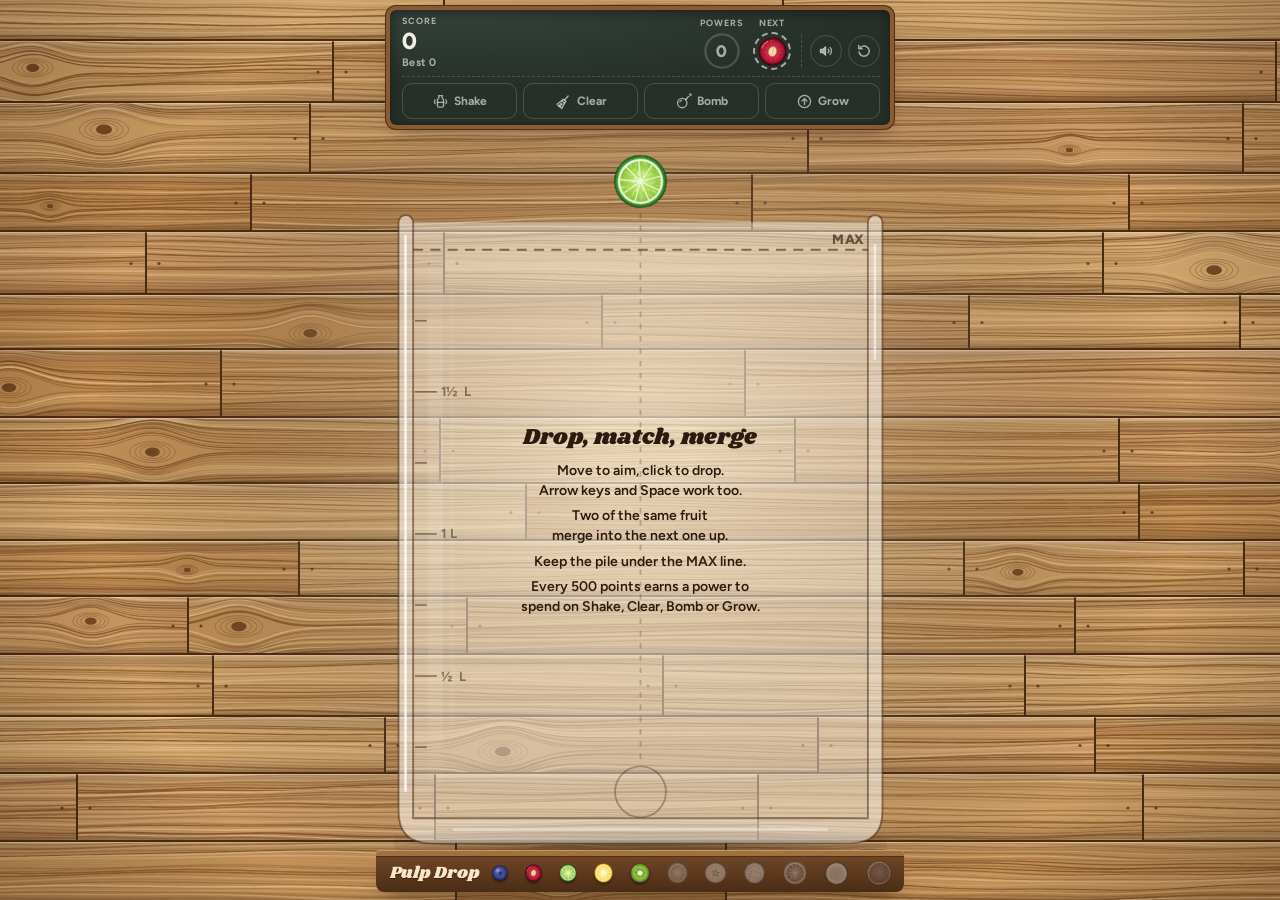
==== commit 8a294bf1: "Add Clear, Bomb and Grow powers alongside Shake; drop the artifact build Every 500 points still earn" ====
--- a/docs/index.html
+++ b/docs/index.html
@@ -6,11 +6,10 @@
 <meta name="theme-color" content="#4a2c15">
 <meta name="mobile-web-app-capable" content="yes">
 <meta name="apple-mobile-web-app-capable" content="yes">
+<title>Pulp Drop</title>
 <link rel="manifest" href="manifest.webmanifest">
 <link rel="icon" type="image/png" sizes="32x32" href="icons/favicon-32.png">
 <link rel="apple-touch-icon" href="icons/apple-touch-icon.png">
-<style>:root{padding-top:env(safe-area-inset-top,0px);padding-bottom:env(safe-area-inset-bottom,0px)}img{max-width:100%}</style>
-<title>Pulp Drop</title>
 <link rel="preconnect" href="https://fonts.googleapis.com">
 <link rel="preconnect" href="https://fonts.gstatic.com" crossorigin>
 <link rel="stylesheet" href="https://fonts.googleapis.com/css2?family=Figtree:wght@500;600;700;800&family=Shrikhand&display=swap">
@@ -147,6 +146,8 @@
 html {
   height: 100%;
   box-sizing: border-box;
+  padding-top: env(safe-area-inset-top, 0px);
+  padding-bottom: env(safe-area-inset-bottom, 0px);
 }
 
 *,
@@ -172,6 +173,10 @@
   touch-action: none;
 }
 
+img {
+  max-width: 100%;
+}
+
 #wood {
   position: fixed;
   inset: 0;
@@ -214,17 +219,24 @@
   outline-offset: 2px;
 }
 
-/* ---------- chalkboard scoreboard, which also holds the sound and new game buttons */
+/* ---------- chalkboard scoreboard, which also holds the sound and new game buttons and,
+   along the bottom, the tray of powers */
 .chalk {
   display: flex;
-  align-items: flex-end;
-  gap: 10px;
+  flex-direction: column;
+  gap: 6px;
   padding: 5px 10px 6px 12px;
   border-radius: 10px;
   border: 4px solid var(--frame);
   background: radial-gradient(120% 100% at 15% 0%, var(--slate-hi), transparent 65%), var(--slate);
   box-shadow: 0 0 0 1px var(--frame-dark), inset 0 2px 12px rgba(0, 0, 0, 0.4), 0 10px 18px -10px var(--shadow);
   color: var(--chalk);
+}
+
+.chalk-row {
+  display: flex;
+  align-items: flex-end;
+  gap: 10px;
 }
 
 .stat {
@@ -261,7 +273,7 @@
   font-variant-numeric: tabular-nums;
 }
 
-.stat-shake {
+.stat-powers {
   margin-left: auto;
   align-items: center;
   gap: 3px;
@@ -280,22 +292,19 @@
   35% { transform: scale(1.12); color: var(--marigold); }
 }
 
-.shake-btn {
+/* The powers meter: how many powers are banked, ringed by progress to the next one */
+.meter {
   position: relative;
   width: 38px;
   height: 38px;
-  padding: 0;
-  border: 0;
   border-radius: 50%;
   display: grid;
   place-items: center;
-  background: transparent;
   color: var(--chalk-soft);
-  cursor: pointer;
   transition: background-color 0.2s, color 0.2s;
 }
 
-.shake-ring {
+.meter-ring {
   position: absolute;
   inset: 0;
   width: 100%;
@@ -303,16 +312,16 @@
   transform: rotate(-90deg);
 }
 
-.shake-ring circle {
+.meter-ring circle {
   fill: none;
   stroke-width: 3;
 }
 
-.shake-ring .track {
+.meter-ring .track {
   stroke: var(--chalk-faint);
 }
 
-.shake-ring .fill {
+.meter-ring .fill {
   stroke: var(--marigold);
   stroke-linecap: round;
   stroke-dasharray: 131.95;
@@ -320,34 +329,27 @@
   transition: stroke-dashoffset 0.45s ease;
 }
 
-.shake-icon {
+.meter-count {
   position: relative;
-  width: 19px;
-  height: 19px;
-}
-
-.shake-btn.ready,
-.shake-btn.active {
+  font: 800 1.05rem/1 var(--font-ui);
+  font-variant-numeric: tabular-nums;
+}
+
+.meter.ready {
   background: var(--marigold);
   color: var(--marigold-ink);
 }
 
-.shake-btn.ready .track,
-.shake-btn.active .track {
+.meter.ready .track {
   stroke: transparent;
 }
 
-.shake-btn.ready .fill,
-.shake-btn.active .fill {
+.meter.ready .fill {
   stroke: var(--marigold-ink);
   opacity: 0.35;
 }
 
-.shake-btn.active {
-  animation: rattle 0.18s linear infinite;
-}
-
-.shake-btn.pop {
+.meter.pop {
   animation: pop 0.55s cubic-bezier(0.3, 1.6, 0.5, 1);
 }
 
@@ -358,22 +360,6 @@
 @keyframes rattle {
   25% { transform: rotate(-9deg); }
   75% { transform: rotate(9deg); }
-}
-
-.shake-count {
-  position: absolute;
-  top: -4px;
-  right: -12px;
-  min-width: 19px;
-  height: 19px;
-  padding: 0 5px;
-  border-radius: 10px;
-  background: var(--tomato);
-  color: var(--tomato-ink);
-  font: 800 0.6875rem/19px var(--font-ui);
-  font-variant-numeric: tabular-nums;
-  text-align: center;
-  box-shadow: 0 0 0 2.5px var(--slate);
 }
 
 .next-badge {
@@ -424,6 +410,129 @@
 
 .chalk-btn.is-muted .i-off {
   display: block;
+}
+
+/* The tray: four power buttons, which give way to a prompt while you pick a fruit.
+   Both states share one height so the jug never jumps. */
+.tray {
+  padding-top: 6px;
+  border-top: 1.5px dashed var(--chalk-faint);
+}
+
+.powers,
+.prompt {
+  height: 36px;
+  display: flex;
+  align-items: center;
+  gap: 6px;
+}
+
+.power {
+  flex: 1 1 0;
+  min-width: 0;
+  height: 100%;
+  padding: 0 6px;
+  display: flex;
+  align-items: center;
+  justify-content: center;
+  gap: 5px;
+  border-radius: 10px;
+  border: 1.5px solid var(--chalk-faint);
+  background: transparent;
+  color: var(--chalk-soft);
+  font: 700 0.75rem/1 var(--font-ui);
+  cursor: pointer;
+  transition: background-color 0.2s, color 0.2s, border-color 0.2s;
+}
+
+.power svg {
+  flex: none;
+  width: 17px;
+  height: 17px;
+}
+
+.power.ready {
+  border-color: var(--chalk-soft);
+  color: var(--chalk);
+}
+
+.power.ready svg {
+  color: var(--marigold);
+}
+
+.power.ready:hover {
+  border-color: var(--chalk);
+}
+
+.power.active {
+  background: var(--marigold);
+  border-color: var(--marigold);
+  color: var(--marigold-ink);
+}
+
+.power.active svg {
+  color: currentColor;
+  animation: rattle 0.18s linear infinite;
+}
+
+.prompt-text {
+  flex: 1 1 auto;
+  min-width: 0;
+  margin: 0;
+  font-size: 0.8125rem;
+  font-weight: 700;
+  color: var(--chalk);
+  white-space: nowrap;
+  overflow: hidden;
+  text-overflow: ellipsis;
+}
+
+.pick {
+  flex: none;
+  height: 100%;
+  padding: 0 11px 0 5px;
+  display: flex;
+  align-items: center;
+  gap: 4px;
+  border-radius: 18px;
+  border: 1.5px solid var(--chalk-soft);
+  background: transparent;
+  color: var(--chalk);
+  font: 800 0.875rem/1 var(--font-ui);
+  font-variant-numeric: tabular-nums;
+  cursor: pointer;
+}
+
+.pick img {
+  width: 26px;
+  height: 26px;
+  display: block;
+}
+
+.pick:hover {
+  border-color: var(--marigold);
+}
+
+.pick:disabled {
+  opacity: 0.4;
+  cursor: default;
+}
+
+.cancel {
+  flex: none;
+  height: 100%;
+  padding: 0 12px;
+  border-radius: 10px;
+  border: 1.5px solid var(--chalk-faint);
+  background: transparent;
+  color: var(--chalk-soft);
+  font: 700 0.75rem/1 var(--font-ui);
+  cursor: pointer;
+}
+
+.cancel:hover {
+  color: var(--chalk);
+  border-color: var(--chalk-soft);
 }
 
 /* ---------- the jug: runs nearly edge to edge and stands on the shelf */
@@ -777,24 +886,33 @@
 
 @media (max-height: 560px) {
   .app { gap: 4px; padding-block: 4px 5px; }
-  .chalk { padding: 3px 8px 4px 10px; }
+  .chalk { gap: 4px; padding: 3px 8px 4px 10px; }
   .value { font-size: 1.2rem; }
-  .shake-btn, .next-badge { width: 32px; height: 32px; }
+  .meter, .next-badge { width: 32px; height: 32px; }
+  .meter-count { font-size: 0.9375rem; }
   .next-badge img { width: 24px; height: 24px; }
   .chalk-btn { width: 28px; height: 28px; }
+  .tray { padding-top: 4px; }
+  .powers, .prompt { height: 30px; }
+  .pick img { width: 22px; height: 22px; }
   .shelf { --base: clamp(14px, 4.8vw, 22px); padding-top: 9px; }
+}
+
+@media (max-width: 350px) {
+  .power { gap: 3px; padding: 0 3px; font-size: 0.6875rem; }
+  .power svg { width: 14px; height: 14px; }
 }
 
 @media (prefers-reduced-motion: reduce) {
   .value.bump,
   .overlay,
-  .shake-btn.active,
-  .shake-btn.pop,
+  .meter.pop,
+  .power.active svg,
   .toast.show {
     animation: none;
   }
   .ladder img,
-  .shake-ring .fill {
+  .meter-ring .fill {
     transition: none;
   }
 }
@@ -811,48 +929,93 @@
   <h1 class="sr-only">Pulp Drop</h1>
 
   <section class="chalk" aria-label="Scoreboard">
-    <div class="stat stat-score">
-      <span class="label">Score</span>
-      <span class="value" id="score">0</span>
-      <span class="best">Best <span id="best">0</span></span>
+    <div class="chalk-row">
+      <div class="stat stat-score">
+        <span class="label">Score</span>
+        <span class="value" id="score">0</span>
+        <span class="best">Best <span id="best">0</span></span>
+      </div>
+      <div class="stat stat-powers">
+        <span class="label">Powers</span>
+        <span class="meter" id="meter" role="img" aria-label="No powers yet. Next one at 500 points">
+          <svg class="meter-ring" viewBox="0 0 48 48" aria-hidden="true">
+            <circle class="track" cx="24" cy="24" r="21"/>
+            <circle class="fill" id="meter-ring" cx="24" cy="24" r="21"/>
+          </svg>
+          <span class="meter-count" id="meter-count" aria-hidden="true">0</span>
+        </span>
+      </div>
+      <div class="stat stat-next">
+        <span class="label">Next</span>
+        <span class="next-badge"><img id="next-img" alt="" width="40" height="40"></span>
+      </div>
+      <div class="chalk-tools">
+        <button class="chalk-btn" id="sound" type="button" aria-label="Turn sound off" aria-pressed="false" title="Sound on">
+          <svg class="i-on" viewBox="0 0 24 24" width="16" height="16" fill="none" stroke="currentColor" stroke-width="2" stroke-linecap="round" stroke-linejoin="round" aria-hidden="true">
+            <path d="M3.5 9.5h3.4l4.6-4v13l-4.6-4H3.5z" fill="currentColor" stroke-width="1.6"/>
+            <path d="M15.2 9.3a3.9 3.9 0 0 1 0 5.4"/>
+            <path d="M18 6.6a7.6 7.6 0 0 1 0 10.8"/>
+          </svg>
+          <svg class="i-off" viewBox="0 0 24 24" width="16" height="16" fill="none" stroke="currentColor" stroke-width="2" stroke-linecap="round" stroke-linejoin="round" aria-hidden="true">
+            <path d="M3.5 9.5h3.4l4.6-4v13l-4.6-4H3.5z" fill="currentColor" stroke-width="1.6"/>
+            <path d="M15.5 9.5l5 5M20.5 9.5l-5 5"/>
+          </svg>
+        </button>
+        <button class="chalk-btn" id="restart" type="button" aria-label="New game" title="New game">
+          <svg viewBox="0 0 24 24" width="16" height="16" fill="none" stroke="currentColor" stroke-width="2.3" stroke-linecap="round" stroke-linejoin="round" aria-hidden="true">
+            <path d="M4.6 13.5A7.6 7.6 0 1 0 6.9 6.6"/>
+            <path d="M4.2 3.8v4.9h4.9"/>
+          </svg>
+        </button>
+      </div>
     </div>
-    <div class="stat stat-shake">
-      <span class="label">Shake</span>
-      <button class="shake-btn" id="shake" type="button" aria-disabled="true" aria-label="Shake the jug. Next shake at 500 points">
-        <svg class="shake-ring" viewBox="0 0 48 48" aria-hidden="true">
-          <circle class="track" cx="24" cy="24" r="21"/>
-          <circle class="fill" id="shake-ring" cx="24" cy="24" r="21"/>
-        </svg>
-        <svg class="shake-icon" viewBox="0 0 24 24" width="20" height="20" fill="none" stroke="currentColor" stroke-width="1.9" stroke-linecap="round" stroke-linejoin="round" aria-hidden="true">
-          <path d="M9 3.8h6M9.8 3.8v2.6c0 .5-.3.9-.8 1.3-.8.7-1.3 1.6-1.3 2.7v7.4c0 1.2 1 2.2 2.2 2.2h4.2c1.2 0 2.2-1 2.2-2.2v-7.4c0-1.1-.5-2-1.3-2.7-.5-.4-.8-.8-.8-1.3V3.8"/>
-          <path d="M7.7 13.2h8.6"/>
-          <path d="M4.3 9.6c-1.1 1.6-1.1 3.9 0 5.5M19.7 9.6c1.1 1.6 1.1 3.9 0 5.5"/>
-        </svg>
-        <span class="shake-count" id="shake-count" hidden>0</span>
-      </button>
-    </div>
-    <div class="stat stat-next">
-      <span class="label">Next</span>
-      <span class="next-badge"><img id="next-img" alt="" width="40" height="40"></span>
-    </div>
-    <div class="chalk-tools">
-      <button class="chalk-btn" id="sound" type="button" aria-label="Turn sound off" aria-pressed="false" title="Sound on">
-        <svg class="i-on" viewBox="0 0 24 24" width="16" height="16" fill="none" stroke="currentColor" stroke-width="2" stroke-linecap="round" stroke-linejoin="round" aria-hidden="true">
-          <path d="M3.5 9.5h3.4l4.6-4v13l-4.6-4H3.5z" fill="currentColor" stroke-width="1.6"/>
-          <path d="M15.2 9.3a3.9 3.9 0 0 1 0 5.4"/>
-          <path d="M18 6.6a7.6 7.6 0 0 1 0 10.8"/>
-        </svg>
-        <svg class="i-off" viewBox="0 0 24 24" width="16" height="16" fill="none" stroke="currentColor" stroke-width="2" stroke-linecap="round" stroke-linejoin="round" aria-hidden="true">
-          <path d="M3.5 9.5h3.4l4.6-4v13l-4.6-4H3.5z" fill="currentColor" stroke-width="1.6"/>
-          <path d="M15.5 9.5l5 5M20.5 9.5l-5 5"/>
-        </svg>
-      </button>
-      <button class="chalk-btn" id="restart" type="button" aria-label="New game" title="New game">
-        <svg viewBox="0 0 24 24" width="16" height="16" fill="none" stroke="currentColor" stroke-width="2.3" stroke-linecap="round" stroke-linejoin="round" aria-hidden="true">
-          <path d="M4.6 13.5A7.6 7.6 0 1 0 6.9 6.6"/>
-          <path d="M4.2 3.8v4.9h4.9"/>
-        </svg>
-      </button>
+
+    <div class="tray">
+      <div class="powers" id="powers">
+        <button class="power" type="button" data-power="shake" title="Shake the jug" aria-disabled="true">
+          <svg viewBox="0 0 24 24" width="17" height="17" fill="none" stroke="currentColor" stroke-width="1.9" stroke-linecap="round" stroke-linejoin="round" aria-hidden="true">
+            <path d="M9 3.8h6M9.8 3.8v2.6c0 .5-.3.9-.8 1.3-.8.7-1.3 1.6-1.3 2.7v7.4c0 1.2 1 2.2 2.2 2.2h4.2c1.2 0 2.2-1 2.2-2.2v-7.4c0-1.1-.5-2-1.3-2.7-.5-.4-.8-.8-.8-1.3V3.8"/>
+            <path d="M7.7 13.2h8.6"/>
+            <path d="M4.3 9.6c-1.1 1.6-1.1 3.9 0 5.5M19.7 9.6c1.1 1.6 1.1 3.9 0 5.5"/>
+          </svg>
+          <span>Shake</span>
+        </button>
+        <button class="power" type="button" data-power="clear" title="Clear every blueberry or every cherry" aria-disabled="true">
+          <svg viewBox="0 0 24 24" width="17" height="17" fill="none" stroke="currentColor" stroke-width="1.9" stroke-linecap="round" stroke-linejoin="round" aria-hidden="true">
+            <g transform="rotate(40 12 12)">
+              <path d="M12 1.8v8"/>
+              <path d="M9.4 9.8h5.2v3H9.4z"/>
+              <path d="M9.4 12.8 7.4 21h9.2l-2-8.2"/>
+              <path d="M11 16v5M13 16v5"/>
+            </g>
+          </svg>
+          <span>Clear</span>
+        </button>
+        <button class="power" type="button" data-power="bomb" title="Bomb one fruit" aria-disabled="true">
+          <svg viewBox="0 0 24 24" width="17" height="17" fill="none" stroke="currentColor" stroke-width="1.9" stroke-linecap="round" stroke-linejoin="round" aria-hidden="true">
+            <circle cx="10.2" cy="14.2" r="6.6"/>
+            <path d="M14.9 9.5l1.6-1.6"/>
+            <path d="M16.5 7.9c.5-1.7 1.6-2.8 3.3-3.2"/>
+            <path d="M21 1.2v1.3M22.9 3.1h-1.3M22.4 1.7l-.8.8"/>
+            <path d="M6.9 12.3a3.6 3.6 0 0 1 2.4-2"/>
+          </svg>
+          <span>Bomb</span>
+        </button>
+        <button class="power" type="button" data-power="grow" title="Grow one fruit to the next size" aria-disabled="true">
+          <svg viewBox="0 0 24 24" width="17" height="17" fill="none" stroke="currentColor" stroke-width="1.9" stroke-linecap="round" stroke-linejoin="round" aria-hidden="true">
+            <circle cx="12" cy="12" r="8.6"/>
+            <path d="M12 16.4V7.9M8.5 11.3 12 7.8l3.5 3.5"/>
+          </svg>
+          <span>Grow</span>
+        </button>
+      </div>
+
+      <div class="prompt" id="prompt" hidden>
+        <p class="prompt-text" id="prompt-text" aria-live="polite"></p>
+        <button class="pick" id="pick-0" type="button" hidden><img alt="" width="26" height="26"><span>0</span></button>
+        <button class="pick" id="pick-1" type="button" hidden><img alt="" width="26" height="26"><span>0</span></button>
+        <button class="cancel" id="cancel" type="button">Cancel</button>
+      </div>
     </div>
   </section>
 
@@ -864,7 +1027,7 @@
       <p id="hint-aim">Drag to aim, let go to drop.</p>
       <p>Two of the same fruit merge into the next one up.</p>
       <p>Keep the pile under the MAX line.</p>
-      <p>Every 500 points earns a shake.</p>
+      <p>Every 500 points earns a power to spend on Shake, Clear, Bomb or Grow.</p>
     </div>
 
     <div class="banner" id="banner" hidden>
@@ -988,11 +1151,13 @@
     };
   }
 
+  const massOf = (rt) => Math.pow(rt, CFG.massExponent) * 0.01;
+
   function addBody(world, tier, x, y, opts) {
     const o = opts || {};
     const rt = TIERS[tier].r;
     const r = o.r != null ? Math.min(Math.max(o.r, 0.5), rt) : rt;
-    const m = Math.pow(rt, CFG.massExponent) * 0.01;
+    const m = massOf(rt);
     const I = 0.5 * m * rt * rt;
     const a = o.a || 0;
     const b = {
@@ -1023,6 +1188,27 @@
   function removeDead(world) {
     world.bodies = world.bodies.filter((b) => !b.dead);
     world.order = world.order.filter((b) => !b.dead);
+  }
+
+  // Takes bodies out of the jug (the bomb and clear powers).
+  function removeBodies(world, list) {
+    for (const b of list) b.dead = true;
+    removeDead(world);
+  }
+
+  // Turns a body into the next tier where it sits. It swells to the new size the way a merge
+  // does, and touching a neighbour of its new tier merges as usual.
+  function growBody(b) {
+    if (b.tier >= TIERS.length - 1) return false;
+    const tier = b.tier + 1;
+    const rt = TIERS[tier].r;
+    const m = massOf(rt);
+    b.tier = tier;
+    b.rt = rt;
+    b.invM = 1 / m;
+    b.invI = 1 / (0.5 * m * rt * rt);
+    b.grow = (rt - b.r) / CFG.growTime;
+    return true;
   }
 
   function contactAt(world, i) {
@@ -1412,7 +1598,7 @@
     }
   }
 
-  return { W, H, TIERS, CFG, createWorld, addBody, step, landingY, serialize, restore };
+  return { W, H, TIERS, CFG, createWorld, addBody, removeBodies, growBody, step, landingY, serialize, restore };
 })();
 </script>
 <script>
@@ -1973,7 +2159,7 @@
 })();
 </script>
 <script>
-// Pulp Drop game layer: input, rules, rendering, sound, the shake power-up and saving.
+// Pulp Drop game layer: input, rules, rendering, sound, the four powers and saving.
 (() => {
   'use strict';
   const E = PulpEngine;
@@ -1995,11 +2181,15 @@
   const POP_TIME = 0.26;
   const DROP_WEIGHTS = [5, 5, 4, 3, 3];
 
-  // Shake power-up
-  const BONUS_SHAKES = 0; // free shakes at the start of every game
-  const SHAKE_EVERY = 500; // points per shake earned
+  // Powers: one is earned every POWER_EVERY points and can be spent on Shake, Clear, Bomb or Grow
+  const BONUS_POWERS = 0; // free powers at the start of every game
+  const POWER_EVERY = 500; // points per power earned
+  const SETTLE = 1.5; // MAX-line timer stays paused this long after any power
+  const PICK_SLOP = 16; // CSS px around a fruit that still counts as picking it
+  const PLURAL = ['blueberries', 'cherries'];
+
+  // Shake
   const SHAKE_TIME = 5; // seconds a shake lasts
-  const SHAKE_SETTLE = 1.5; // MAX-line timer stays paused this long after a shake
   const SHAKE_X = 3200; // strongest sideways push, world units / s^2
   const SHAKE_UP = 1150; // strongest upward push
   const SHAKE_DOWN = 2000;
@@ -2024,9 +2214,14 @@
   const overEl = $('over');
   const confirmEl = $('confirm');
   const soundBtn = $('sound');
-  const shakeBtn = $('shake');
-  const shakeCount = $('shake-count');
-  const shakeRing = $('shake-ring');
+  const meterEl = $('meter');
+  const meterCount = $('meter-count');
+  const meterRing = $('meter-ring');
+  const powersEl = $('powers');
+  const powerBtns = Array.from(powersEl.querySelectorAll('.power'));
+  const promptEl = $('prompt');
+  const promptText = $('prompt-text');
+  const pickBtns = [$('pick-0'), $('pick-1')];
   const bannerEl = $('banner');
   const bannerFill = $('banner-fill');
   const toastEl = $('toast');
@@ -2139,6 +2334,22 @@
         tone(200, 90, 0.3, 'sine', 0.1);
       },
       rattle(k) { hiss(0.05, 0.04 + k * 0.1, 1700 + Math.random() * 1500, 2.5); },
+      ready() { tone(740, 990, 0.08, 'triangle', 0.08); },
+      boom() {
+        tone(150, 38, 0.5, 'sine', 0.4);
+        tone(95, 30, 0.35, 'triangle', 0.14, 0.02);
+        hiss(0.45, 0.32, 480, 0.5);
+        hiss(0.22, 0.14, 2400, 0.8, 0.02);
+      },
+      grow(tier) {
+        const f = 520 * Math.pow(2, -tier * 0.15);
+        tone(f, f * 2, 0.22, 'triangle', 0.16);
+        tone(f * 1.5, f * 3, 0.18, 'sine', 0.1, 0.08);
+      },
+      clear(n) {
+        for (let i = 0; i < Math.min(n, 8); i++) tone(900 + i * 90, 1300 + i * 90, 0.08, 'sine', 0.12, i * 0.045);
+        hiss(0.3, 0.1, 3000, 0.7);
+      },
     };
   })();
 
@@ -2158,14 +2369,18 @@
   let maxTier = 0;
   let drops = 0;
   let danger = 0;
-  let shakesUsed = 0;
+  let powersUsed = 0;
+  let settle = 0; // seconds left with the MAX-line timer paused after a power
+  let picking = null; // 'clear', 'bomb' or 'grow' while the jug waits for a fruit to be picked
+  let pickId = 0; // the fruit under the pointer while picking
+  let hoverTier = -1; // the tier under a hovered blueberry or cherry button
+  let pickPointer = null;
   let overTimer = null;
   let keyDir = 0;
 
   const shake = {
     active: false,
     t: 0,
-    settle: 0,
     jx: 0, jy: 0, vx: 0, vy: 0, // where the jug is pulled to on screen, CSS px
     tx: 0, ty: 0, // where your finger wants it
     pointer: null,
@@ -2200,9 +2415,10 @@
     const r = TIERS[tier == null ? 0 : tier].r;
     return clamp(x, r, W - r);
   };
-  const shakesEarned = () => Math.floor(score / SHAKE_EVERY);
-  const shakesTotal = () => BONUS_SHAKES + shakesEarned();
-  const shakesLeft = () => Math.max(0, shakesTotal() - shakesUsed);
+  const powersEarned = () => Math.floor(score / POWER_EVERY);
+  const powersTotal = () => BONUS_POWERS + powersEarned();
+  const powersLeft = () => Math.max(0, powersTotal() - powersUsed);
+  const nextPowerAt = () => (powersEarned() + 1) * POWER_EVERY;
 
   function setHeld(tier) {
     held = tier;
@@ -2215,7 +2431,6 @@
   function resetShake() {
     shake.active = false;
     shake.t = 0;
-    shake.settle = 0;
     shake.jx = shake.jy = shake.vx = shake.vy = shake.tx = shake.ty = 0;
     shake.pointer = null;
     bannerEl.hidden = true;
@@ -2224,9 +2439,11 @@
 
   function newGame() {
     resetShake();
+    stopPicking();
     world = E.createWorld();
     score = 0;
-    shakesUsed = 0;
+    powersUsed = 0;
+    settle = 0;
     bestAtStart = best;
     next = pickTier();
     setHeld(pickTier(3));
@@ -2262,13 +2479,14 @@
       maxTier,
       drops,
       over,
-      shakesUsed,
+      powersUsed,
     };
   }
 
   function restoreFrom(s) {
     if (!s || s.v !== 1 || !Array.isArray(s.bodies)) return false;
     resetShake();
+    stopPicking();
     world = E.createWorld();
     E.restore(world, s.bodies);
     score = Number.isFinite(s.score) ? Math.max(0, s.score) : 0;
@@ -2278,7 +2496,9 @@
     aimX = Number.isFinite(s.aimX) ? s.aimX : W / 2;
     maxTier = Number.isInteger(s.maxTier) ? clamp(s.maxTier, 0, TIERS.length - 1) : 4;
     drops = Number.isInteger(s.drops) ? s.drops : world.bodies.length;
-    shakesUsed = Number.isInteger(s.shakesUsed) ? clamp(s.shakesUsed, 0, shakesTotal()) : 0;
+    const used = Number.isInteger(s.powersUsed) ? s.powersUsed : s.shakesUsed; // older saves only had shakes
+    powersUsed = Number.isInteger(used) ? clamp(used, 0, powersTotal()) : 0;
+    settle = 0;
     over = !!s.over;
     paused = false;
     cooldown = 0;
@@ -2314,7 +2534,7 @@
 
   // ---------------------------------------------------------------- rules
   function drop() {
-    if (over || paused || held == null || shake.active) return;
+    if (over || paused || held == null || shake.active || picking) return;
     const tier = held;
     const r = TIERS[tier].r;
     E.addBody(world, tier, clamp(aimX, r, W - r), HOLD_Y, { a: heldAngle, w: (Math.random() - 0.5) * 1.5 });
@@ -2327,26 +2547,27 @@
   }
 
   function addScore(points) {
-    const before = shakesEarned();
+    const before = powersEarned();
     score += points;
-    if (shakesEarned() > before) {
-      toast(shakesEarned() === 1 ? 'Shake earned. Tap the jar to use it.' : 'Another shake earned');
+    if (powersEarned() > before) {
+      toast(powersTotal() === 1 ? 'Power earned. Tap Shake, Clear, Bomb or Grow.' : 'Another power earned');
       Sound.earn();
       vibrate(20);
       if (!reduceMotion.matches) {
-        shakeBtn.classList.remove('pop');
-        void shakeBtn.offsetWidth;
-        shakeBtn.classList.add('pop');
+        meterEl.classList.remove('pop');
+        void meterEl.offsetWidth;
+        meterEl.classList.add('pop');
       }
     }
   }
 
   function tick() {
     updateShake(STEP);
+    if (settle > 0) settle = Math.max(0, settle - STEP);
     const events = [];
     E.step(world, STEP, events);
     for (let i = 0; i < events.length; i++) handle(events[i]);
-    const calm = shake.active || shake.settle > 0;
+    const calm = shake.active || settle > 0;
     let d = 0;
     const bodies = world.bodies;
     for (let i = 0; i < bodies.length; i++) {
@@ -2410,17 +2631,36 @@
     $('again').focus({ preventScroll: true });
   }
 
-  // ---------------------------------------------------------------- shake power-up
+  // ---------------------------------------------------------------- powers
+  // Every power comes out of the same pot. Shake starts straight away. Clear, Bomb and Grow
+  // freeze the jug until you pick a fruit or cancel, so there is no rush.
+  const canPick = (kind, b) => (kind === 'clear' ? b.tier <= 1 : kind === 'grow' ? b.tier < TIERS.length - 1 : true);
+
+  function usePower(kind) {
+    if (!world || over || paused || shake.active || picking) return;
+    Sound.init();
+    if (powersLeft() <= 0) {
+      toast(`Next power at ${fmt(nextPowerAt())} points`);
+      return;
+    }
+    if (kind === 'shake') {
+      startShake();
+      return;
+    }
+    if (!world.bodies.some((b) => canPick(kind, b))) {
+      toast(kind === 'clear' ? 'No blueberries or cherries to clear'
+        : kind === 'grow' && world.bodies.length ? 'Watermelons are as big as it gets'
+          : 'The jug is empty');
+      return;
+    }
+    startPicking(kind);
+  }
+
+  // ---------------------------------------------------------------- shake
   // While a shake runs, pressing anywhere and dragging moves the jug with your finger.
   // The fruit feel the jug's acceleration in reverse, so quick wiggles throw them around.
   function startShake() {
-    if (!world || over || paused || shake.active) return;
-    Sound.init();
-    if (shakesLeft() <= 0) {
-      toast(`Next shake at ${fmt((shakesEarned() + 1) * SHAKE_EVERY)} points`);
-      return;
-    }
-    shakesUsed++;
+    powersUsed++;
     shake.active = true;
     shake.t = 0;
     shake.tx = 0;
@@ -2439,7 +2679,7 @@
 
   function endShake() {
     shake.active = false;
-    shake.settle = SHAKE_SETTLE;
+    settle = SETTLE;
     shake.tx = 0;
     shake.ty = 0;
     shake.pointer = null;
@@ -2468,10 +2708,7 @@
       world.ax = 0;
       world.ay = 0;
     }
-    if (!shake.active) {
-      if (shake.settle > 0) shake.settle = Math.max(0, shake.settle - dt);
-      return;
-    }
+    if (!shake.active) return;
     shake.t += dt;
     const now = performance.now();
     const sign = world.ax > 700 ? 1 : world.ax < -700 ? -1 : 0;
@@ -2485,6 +2722,120 @@
 
   function updateBanner() {
     bannerFill.style.transform = `scaleX(${Math.max(0, 1 - shake.t / SHAKE_TIME).toFixed(3)})`;
+  }
+
+  // ---------------------------------------------------------------- clear, bomb and grow
+  function startPicking(kind) {
+    picking = kind;
+    pickId = 0;
+    hoverTier = -1;
+    pickPointer = null;
+    dragging = false;
+    activePointer = null;
+    keyDir = 0;
+    promptText.textContent = kind === 'clear' ? 'Clear all' : `${coarse.matches ? 'Tap' : 'Click'} a fruit to ${kind} it`;
+    pickBtns.forEach((btn, tier) => {
+      const n = world.bodies.filter((b) => b.tier === tier).length;
+      btn.hidden = kind !== 'clear';
+      btn.disabled = n === 0;
+      btn.querySelector('span').textContent = String(n);
+      btn.setAttribute('aria-label', `Clear ${n} ${n === 1 ? TIERS[tier].name.toLowerCase() : PLURAL[tier]}`);
+    });
+    updateTray();
+    stage.focus({ preventScroll: true });
+    Sound.ready();
+  }
+
+  function stopPicking() {
+    picking = null;
+    pickId = 0;
+    hoverTier = -1;
+    pickPointer = null;
+    updateTray();
+  }
+
+  // The fruit under the pointer, or failing that the nearest one within PICK_SLOP.
+  function fruitAt(e) {
+    const p = toWorld(e);
+    let found = null;
+    let bestD = PICK_SLOP / unitPx;
+    const bodies = world.bodies;
+    for (let i = 0; i < bodies.length; i++) {
+      const b = bodies[i];
+      if (!canPick(picking, b)) continue;
+      const d = Math.hypot(p.x - b.x, p.y - b.y) - b.r;
+      if (d < bestD) { bestD = d; found = b; }
+    }
+    return found;
+  }
+
+  function usePick(b) {
+    if (!picking || !b || !canPick(picking, b)) return;
+    if (picking === 'clear') {
+      clearTier(b.tier);
+      return;
+    }
+    if (picking === 'bomb') {
+      E.removeBodies(world, [b]);
+      splash(b.x, b.y, b.tier, b.tier, true);
+      Sound.boom();
+      jolt(1.6);
+      vibrate(40);
+    } else {
+      E.growBody(b);
+      b.pop = POP_TIME;
+      if (b.tier > maxTier) maxTier = b.tier;
+      splash(b.x, b.y, b.tier - 1, b.tier);
+      Sound.grow(b.tier);
+      if (b.tier >= 8) jolt(0.6 + (b.tier - 8) * 0.5);
+      vibrate(20);
+    }
+    finishPicking();
+  }
+
+  function clearTier(tier) {
+    if (picking !== 'clear') return;
+    const gone = world.bodies.filter((b) => b.tier === tier);
+    if (!gone.length) return;
+    E.removeBodies(world, gone);
+    for (const b of gone) splash(b.x, b.y, tier, tier);
+    Sound.clear(gone.length);
+    vibrate(25);
+    finishPicking();
+  }
+
+  function finishPicking() {
+    powersUsed++;
+    settle = SETTLE;
+    stopPicking();
+    updateHud();
+    save();
+  }
+
+  // Arrow keys step through the fruit the power can pick, left to right. Space or Enter uses it.
+  function pickKey(e) {
+    const k = e.key;
+    if (k === 'Escape') {
+      stopPicking();
+      e.preventDefault();
+      return;
+    }
+    const dir = k === 'ArrowLeft' || k === 'a' || k === 'A' ? -1 : k === 'ArrowRight' || k === 'd' || k === 'D' ? 1 : 0;
+    if (dir) {
+      const list = world.bodies.filter((b) => canPick(picking, b)).sort((p, q) => p.x - q.x || p.y - q.y);
+      if (list.length) {
+        const i = list.findIndex((b) => b.id === pickId);
+        const j = i < 0 ? (dir > 0 ? 0 : list.length - 1) : (i + dir + list.length) % list.length;
+        pickId = list[j].id;
+      }
+      e.preventDefault();
+      return;
+    }
+    const onButton = e.target && e.target.tagName === 'BUTTON';
+    if (!onButton && (k === ' ' || k === 'Enter' || k === 'ArrowDown' || k === 's' || k === 'S')) {
+      if (!e.repeat) usePick(world.bodies.find((b) => b.id === pickId));
+      e.preventDefault();
+    }
   }
 
   let toastTimer = null;
@@ -2655,6 +3006,7 @@
       img.style.setProperty('--k', (0.62 + (0.38 * i) / (TIERS.length - 1)).toFixed(3));
       ladderEl.appendChild(img);
     });
+    pickBtns.forEach((btn, tier) => { btn.querySelector('img').src = icons[tier]; });
   }
 
   let shownNext = -1;
@@ -2681,19 +3033,25 @@
       imgs[i].classList.toggle('locked', i > reach);
       imgs[i].classList.toggle('top', i === maxTier && i > 4);
     }
-    const left = shakesLeft();
-    const progress = (score % SHAKE_EVERY) / SHAKE_EVERY;
-    shakeRing.style.strokeDashoffset = (RING_LEN * (1 - progress)).toFixed(2);
-    shakeCount.hidden = left <= 0;
-    shakeCount.textContent = String(left);
-    shakeBtn.classList.toggle('ready', left > 0 && !shake.active);
-    shakeBtn.classList.toggle('active', shake.active);
-    shakeBtn.setAttribute('aria-disabled', left > 0 && !shake.active && !over ? 'false' : 'true');
-    shakeBtn.setAttribute('aria-label', shake.active
-      ? 'Shaking the jug'
-      : left > 0
-        ? `Shake the jug, ${left} ${left === 1 ? 'shake' : 'shakes'} left`
-        : `Shake the jug. Next shake at ${fmt((shakesEarned() + 1) * SHAKE_EVERY)} points`);
+    updateTray();
+  }
+
+  function updateTray() {
+    const left = powersLeft();
+    const progress = (score % POWER_EVERY) / POWER_EVERY;
+    meterRing.style.strokeDashoffset = (RING_LEN * (1 - progress)).toFixed(2);
+    meterCount.textContent = String(left);
+    meterEl.classList.toggle('ready', left > 0);
+    meterEl.setAttribute('aria-label', (left > 0 ? `${left} ${left === 1 ? 'power' : 'powers'} to spend` : 'No powers yet') +
+      `. Next one at ${fmt(nextPowerAt())} points`);
+    const usable = left > 0 && !over && !shake.active;
+    for (const btn of powerBtns) {
+      btn.classList.toggle('ready', usable);
+      btn.classList.toggle('active', btn.dataset.power === 'shake' && shake.active);
+      btn.setAttribute('aria-disabled', usable ? 'false' : 'true');
+    }
+    powersEl.hidden = !!picking;
+    promptEl.hidden = !picking;
   }
 
   function updateHint() {
@@ -2752,7 +3110,7 @@
   }
 
   function drawGuide(c) {
-    if (over || held == null || shake.active) return;
+    if (over || held == null || shake.active || picking) return;
     const r = TIERS[held].r;
     const x = clamp(aimX, r, W - r);
     const y = E.landingY(world, x, r);
@@ -2791,6 +3149,7 @@
 
   function drawBodies(c, alpha, tx, ty) {
     const bodies = world.bodies;
+    const fade = picking && picking !== 'bomb';
     for (let i = 0; i < bodies.length; i++) {
       const b = bodies[i];
       const x = b.px + (b.x - b.px) * alpha;
@@ -2798,8 +3157,11 @@
       const a = b.pa + (b.a - b.pa) * alpha;
       let k = b.r / b.rt;
       if (b.pop > 0) k *= 1 + 0.09 * Math.sin(Math.PI * (1 - b.pop / POP_TIME));
+      if (fade && !canPick(picking, b)) c.globalAlpha = 0.3;
       drawSprite(c, b.tier, x, y, a, k, tx, ty);
-    }
+      c.globalAlpha = 1;
+    }
+    if (picking) drawPicks(c, tx, ty);
     if (danger > 0) {
       const t = performance.now() / 1000;
       c.setTransform(S, 0, 0, S, tx, ty);
@@ -2815,6 +3177,41 @@
       }
       c.globalAlpha = 1;
     }
+  }
+
+  // Rings around what the current power would hit. The jug is frozen while picking, so bodies
+  // sit exactly at x, y.
+  function drawPicks(c, tx, ty) {
+    c.setTransform(S, 0, 0, S, tx, ty);
+    const pulse = 0.5 + 0.5 * Math.sin((performance.now() / 1000) * 6);
+    const target = pickId ? world.bodies.find((b) => b.id === pickId) : null;
+    const ring = (b, r) => {
+      c.beginPath();
+      c.arc(b.x, b.y, r, 0, TAU);
+      c.stroke();
+    };
+    c.strokeStyle = picking === 'bomb' ? colors.danger : colors.ink;
+    if (picking === 'clear') {
+      const tier = target ? target.tier : hoverTier;
+      for (const b of world.bodies) {
+        if (!canPick('clear', b)) continue;
+        const on = b.tier === tier;
+        c.globalAlpha = on ? 0.95 : 0.3 + 0.3 * pulse;
+        c.lineWidth = on ? 0.8 : 0.45;
+        ring(b, b.r + 0.9);
+      }
+    } else if (target && picking === 'bomb') {
+      c.globalAlpha = 0.65 + 0.35 * pulse;
+      c.lineWidth = 0.8;
+      ring(target, target.r + 0.9);
+    } else if (target) {
+      c.globalAlpha = 0.95;
+      c.lineWidth = 0.55;
+      c.setLineDash([1.4, 1.1]);
+      ring(target, TIERS[target.tier + 1].r + 0.3);
+      c.setLineDash([]);
+    }
+    c.globalAlpha = 1;
   }
 
   function drawFx(c) {
@@ -2958,7 +3355,7 @@
   }
 
   function drawHeld(c, bx, by) {
-    if (over || held == null) return;
+    if (over || held == null || picking) return;
     const r = TIERS[held].r;
     const x = clamp(aimX, r, W - r);
     let k = 1;
@@ -2980,7 +3377,7 @@
     if (!(dt > 0)) dt = 0;
     if (dt > 0.1) dt = 0.1;
     if (!paused && world) {
-      if (!over) {
+      if (!over && !picking) {
         if (keyDir && !shake.active) aimX = clampAim(aimX + keyDir * 80 * dt, held);
         if (held == null && cooldown > 0 && !shake.active) {
           cooldown -= dt;
@@ -3004,7 +3401,7 @@
       }
       updateFx(dt);
     }
-    render(over || paused ? 1 : acc / STEP);
+    render(over || paused || picking ? 1 : acc / STEP);
     requestAnimationFrame(frame);
   }
 
@@ -3029,21 +3426,47 @@
 
   const inOverlay = (el) => !!(el && el.closest && el.closest('.overlay'));
 
+  // While picking, pressing highlights the nearest fruit, sliding moves the highlight and
+  // letting go uses the power on it.
   stage.addEventListener('pointerdown', (e) => {
     if (inOverlay(e.target) || e.button > 0) return;
     Sound.init();
     if (over || paused || shake.active) return;
     try { stage.setPointerCapture(e.pointerId); } catch (err) { /* ignore */ }
     e.preventDefault();
+    if (picking) {
+      pickPointer = e.pointerId;
+      const b = fruitAt(e);
+      pickId = b ? b.id : 0;
+      return;
+    }
     dragging = true;
     activePointer = e.pointerId;
     aimFromEvent(e);
   });
   stage.addEventListener('pointermove', (e) => {
     if (inOverlay(e.target) || over || paused || shake.active) return;
+    if (picking) {
+      if (e.pointerType === 'mouse' || e.pointerId === pickPointer) {
+        const b = fruitAt(e);
+        pickId = b ? b.id : 0;
+      }
+      return;
+    }
     if (e.pointerType === 'mouse' || (dragging && e.pointerId === activePointer)) aimFromEvent(e);
   });
+  stage.addEventListener('pointerleave', (e) => {
+    if (picking && e.pointerType === 'mouse' && pickPointer == null) pickId = 0;
+  });
   const release = (e) => {
+    if (picking) {
+      if (e.pointerId !== pickPointer) return;
+      pickPointer = null;
+      const b = e.type === 'pointerup' ? fruitAt(e) : null;
+      if (b) usePick(b);
+      else if (e.pointerType !== 'mouse') pickId = 0;
+      return;
+    }
     if (!dragging || e.pointerId !== activePointer) return;
     dragging = false;
     activePointer = null;
@@ -3083,9 +3506,13 @@
   stage.addEventListener('contextmenu', (e) => e.preventDefault());
 
   window.addEventListener('keydown', (e) => {
+    if (!overEl.hidden || !confirmEl.hidden || inOverlay(e.target)) return;
+    if (picking) {
+      pickKey(e);
+      return;
+    }
     const tag = e.target && e.target.tagName;
-    if (tag === 'BUTTON' || tag === 'INPUT' || inOverlay(e.target)) return;
-    if (!overEl.hidden || !confirmEl.hidden) return;
+    if (tag === 'BUTTON' || tag === 'INPUT') return;
     const k = e.key;
     if (k === 'ArrowLeft' || k === 'a' || k === 'A') { keyDir = -1; e.preventDefault(); }
     else if (k === 'ArrowRight' || k === 'd' || k === 'D') { keyDir = 1; e.preventDefault(); }
@@ -3094,7 +3521,7 @@
       if (!e.repeat) drop();
       e.preventDefault();
     } else if ((k === 'x' || k === 'X') && !e.repeat) {
-      startShake();
+      usePower('shake');
     }
   });
   window.addEventListener('keyup', (e) => {
@@ -3117,7 +3544,15 @@
     syncSoundButton();
   });
 
-  shakeBtn.addEventListener('click', startShake);
+  for (const btn of powerBtns) btn.addEventListener('click', () => usePower(btn.dataset.power));
+  pickBtns.forEach((btn, tier) => {
+    btn.addEventListener('click', () => clearTier(tier));
+    btn.addEventListener('pointerenter', () => { hoverTier = tier; });
+    btn.addEventListener('pointerleave', () => { hoverTier = -1; });
+    btn.addEventListener('focus', () => { hoverTier = tier; });
+    btn.addEventListener('blur', () => { hoverTier = -1; });
+  });
+  $('cancel').addEventListener('click', stopPicking);
 
   $('restart').addEventListener('click', () => {
     if (over || drops === 0) { newGame(); return; }
@@ -3143,15 +3578,11 @@
   setInterval(() => { if (world && !paused) save(); }, 4000);
 
   // ---------------------------------------------------------------- boot
-  let started = false;
-  function start(data) {
-    if (started) return;
-    started = true;
+  function start() {
     readColors();
     buildIcons();
     syncSoundButton();
-    const fromHot = data && data.game;
-    if (!(fromHot && restoreFrom(data.game)) && !restoreFrom(loadSaved())) newGame();
+    if (!restoreFrom(loadSaved())) newGame();
     const themeQuery = window.matchMedia('(prefers-color-scheme: dark)');
     if (themeQuery.addEventListener) themeQuery.addEventListener('change', readColors);
     new MutationObserver(readColors).observe(document.documentElement, { attributes: true, attributeFilter: ['data-theme', 'class', 'style'] });
@@ -3166,10 +3597,7 @@
     requestAnimationFrame(frame);
   }
 
-  const hot = window.claude && window.claude.hot;
-  if (hot && hot.snapshot) hot.snapshot(() => ({ game: world ? snapshot() : null }));
-  if (hot && hot.ready) hot.ready(start);
-  else start((hot && hot.data) || {});
+  start();
 })();
 </script>
 <script>
